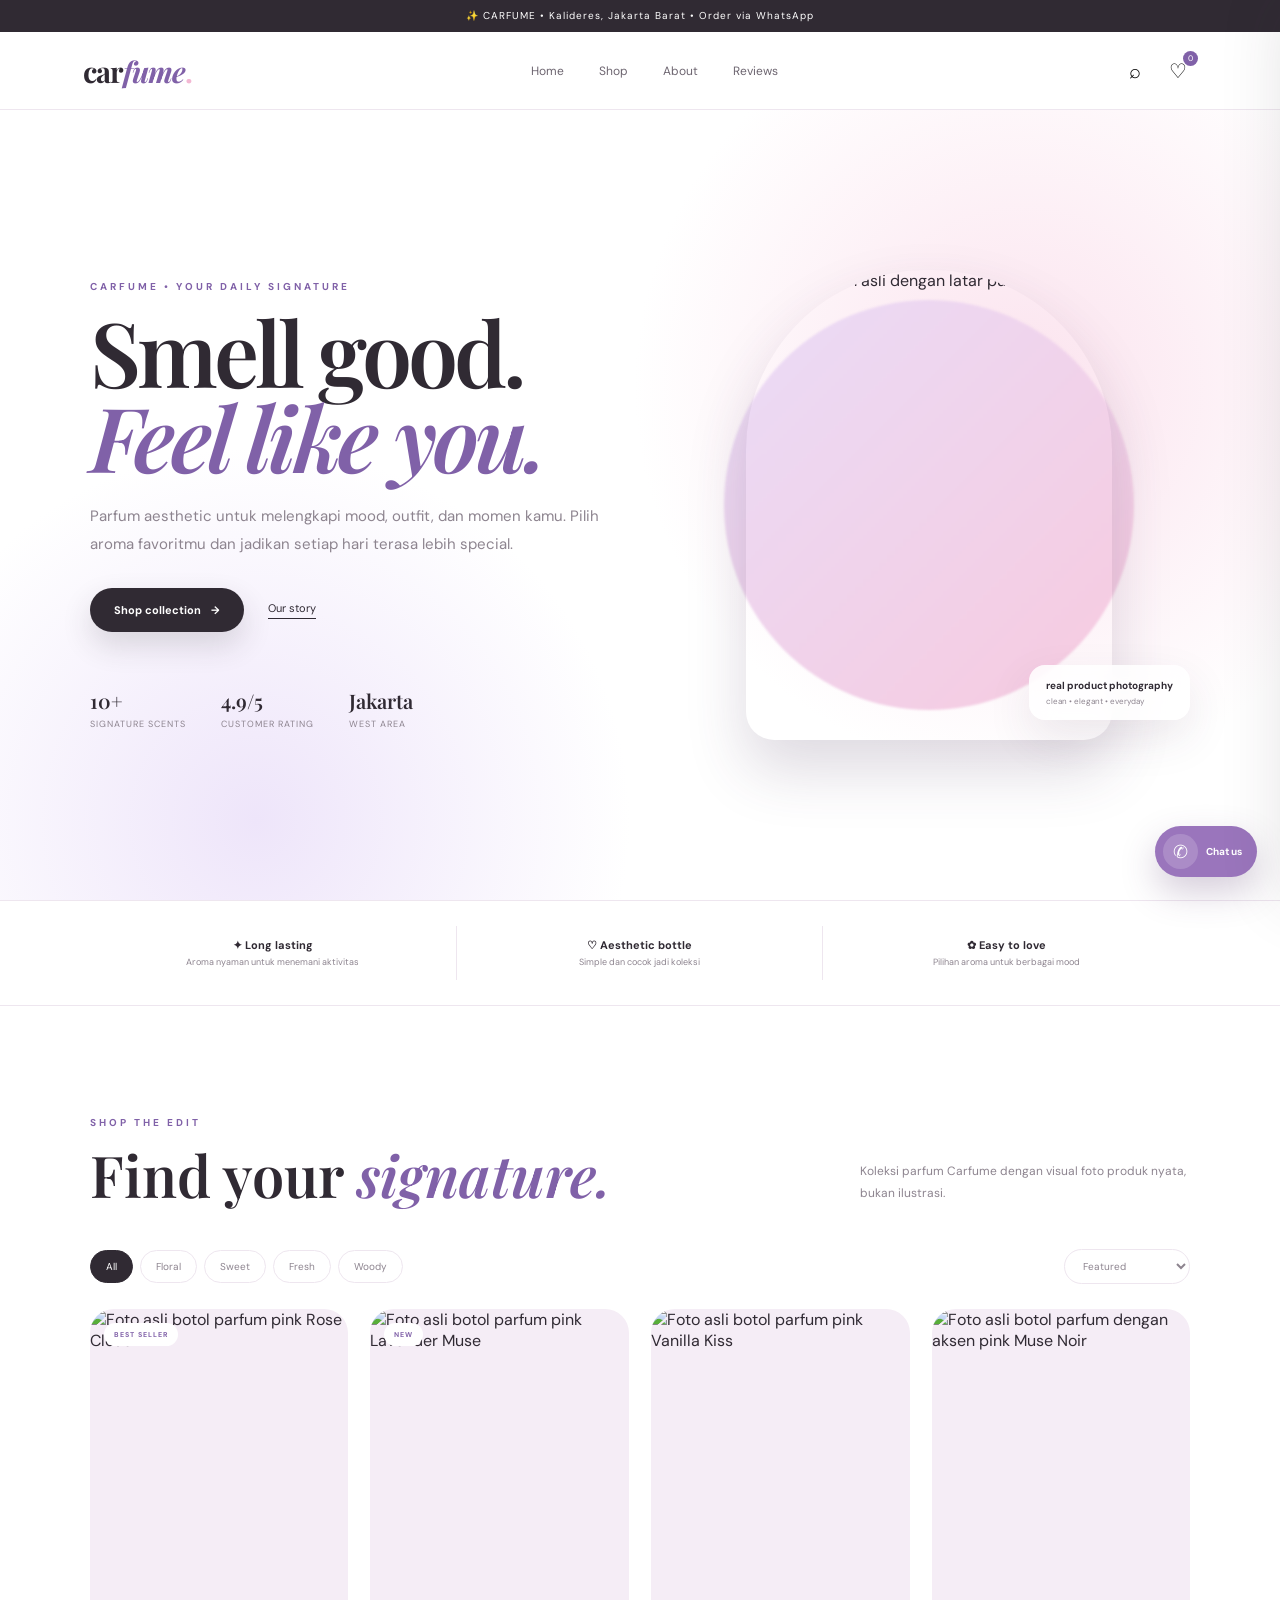
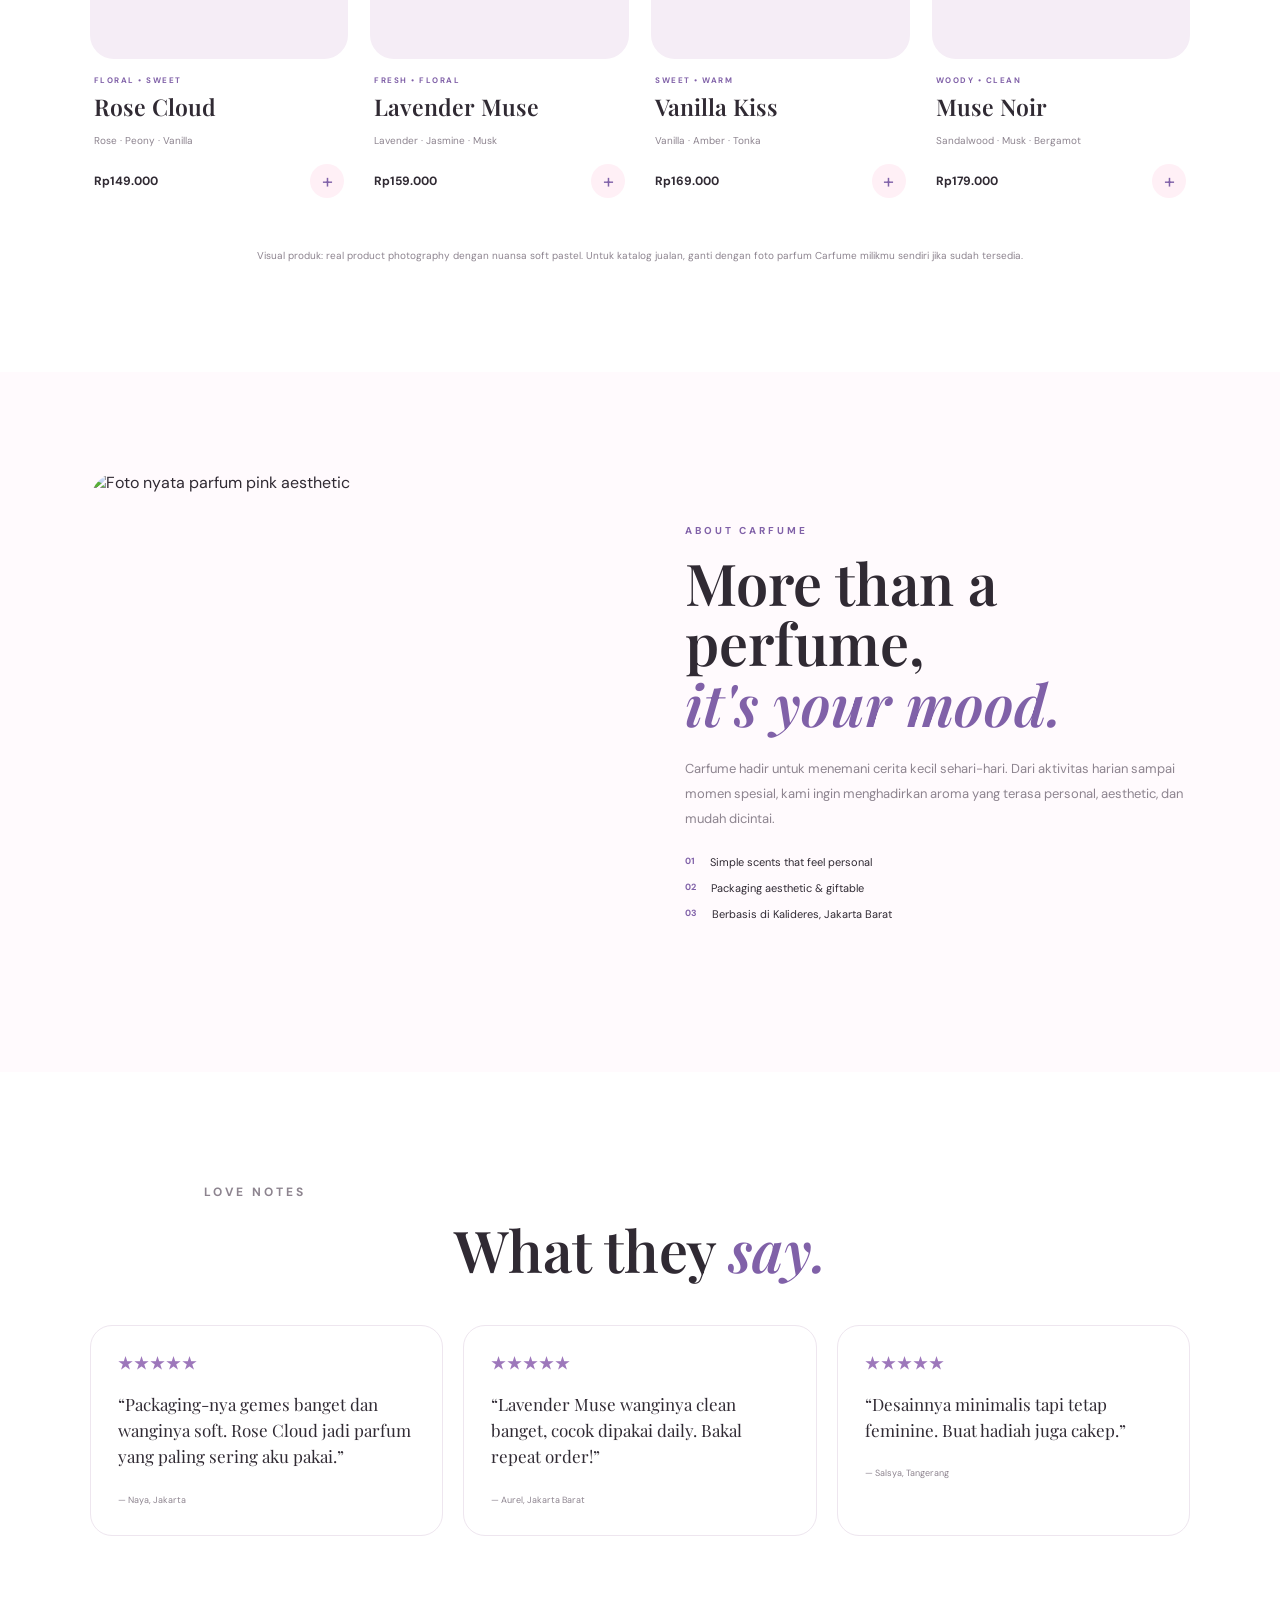
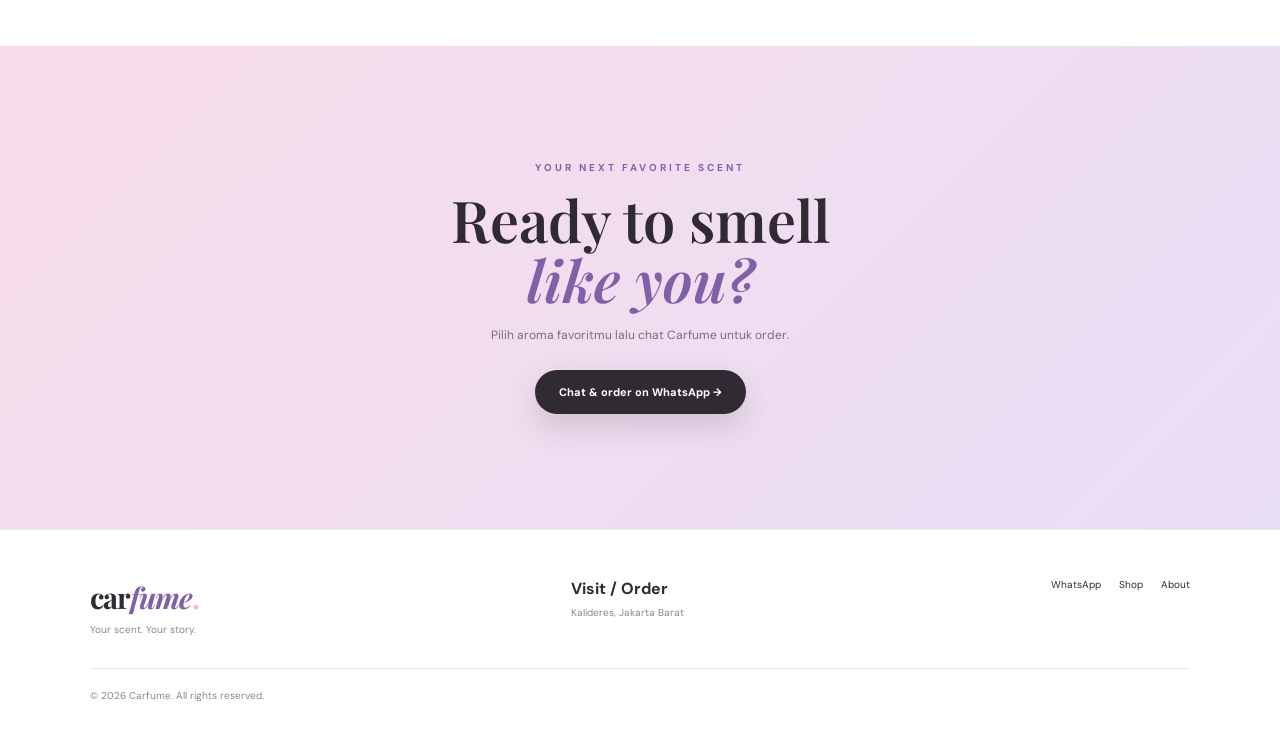
==== carissaparfume-seo/index.html @ 042b41f0 "Add files via upload" ====
<!DOCTYPE html>
<html lang="id">
<head>
  <meta charset="UTF-8">
  <meta name="viewport" content="width=device-width, initial-scale=1.0">
  
  <!-- Primary Meta Tags -->
  <title>CARFUME — Parfum Aesthetic Signature Scent | Kalideres Jakarta</title>
  <meta name="title" content="CARFUME — Parfum Aesthetic Signature Scent | Kalideres Jakarta">
  <meta name="description" content="CARFUME — Parfum aesthetic dengan aroma signature yang melengkapi mood, outfit, dan momen kamu. Koleksi Rose Cloud, Lavender Muse, Vanilla Kiss & Muse Noir. Order via WhatsApp. Berbasis Kalideres, Jakarta Barat.">
  <meta name="keywords" content="parfum, carfume, parfum aesthetic, parfum jakarta, parfum kalideres, rose cloud, lavender muse, vanilla kiss, muse noir, parfum wanita, parfum murah, signature scent">
  <meta name="author" content="Carfume">
  <meta name="robots" content="index, follow">
  <meta name="language" content="Indonesian">
  <meta name="geo.region" content="ID-JK">
  <meta name="geo.placename" content="Kalideres, Jakarta Barat">
  
  <!-- Canonical -->
  <link rel="canonical" href="https://carfume.my.id/">
  
  <!-- Favicon -->
  <link rel="icon" href="favicon.svg" type="image/svg+xml">
  <link rel="apple-touch-icon" href="favicon.svg">
  <link rel="shortcut icon" href="favicon.svg">
  
  <!-- Open Graph / Facebook -->
  <meta property="og:type" content="website">
  <meta property="og:url" content="https://carfume.my.id/">
  <meta property="og:title" content="CARFUME — Parfum Aesthetic Signature Scent">
  <meta property="og:description" content="Parfum aesthetic dengan aroma signature yang melengkapi mood, outfit, dan momen kamu. Order via WhatsApp. Kalideres, Jakarta Barat.">
  <meta property="og:image" content="https://carfume.my.id/og-image.jpg">
  <meta property="og:image:width" content="1200">
  <meta property="og:image:height" content="630">
  <meta property="og:image:alt" content="CARFUME — Your Signature Scent">
  <meta property="og:site_name" content="CARFUME">
  <meta property="og:locale" content="id_ID">
  
  <!-- Twitter -->
  <meta name="twitter:card" content="summary_large_image">
  <meta name="twitter:url" content="https://carfume.my.id/">
  <meta name="twitter:title" content="CARFUME — Parfum Aesthetic Signature Scent">
  <meta name="twitter:description" content="Parfum aesthetic dengan aroma signature yang melengkapi mood, outfit, dan momen kamu. Order via WhatsApp.">
  <meta name="twitter:image" content="https://carfume.my.id/og-image.jpg">
  
  <!-- Theme Color -->
  <meta name="theme-color" content="#eadcff">
  <meta name="msapplication-TileColor" content="#eadcff">
  
  <!-- Fonts -->
  <link rel="preconnect" href="https://fonts.googleapis.com">
  <link rel="preconnect" href="https://fonts.gstatic.com" crossorigin>
  <link href="https://fonts.googleapis.com/css2?family=DM+Sans:wght@400;500;600;700&family=Playfair+Display:wght@500;600;700&display=swap" rel="stylesheet">
  <link rel="stylesheet" href="style.css">
  <link rel="manifest" href="site.webmanifest">
  
  <!-- Structured Data / JSON-LD -->
  <script type="application/ld+json">
  {
    "@context": "https://schema.org",
    "@type": "Store",
    "name": "CARFUME",
    "description": "Parfum aesthetic dengan aroma signature yang melengkapi mood, outfit, dan momen kamu.",
    "url": "https://carfume.my.id/",
    "logo": "https://carfume.my.id/favicon.svg",
    "image": "https://carfume.my.id/og-image.jpg",
    "telephone": "+6285150933867",
    "address": {
      "@type": "PostalAddress",
      "addressLocality": "Kalideres",
      "addressRegion": "Jakarta Barat",
      "addressCountry": "ID"
    },
    "priceRange": "Rp149.000 - Rp179.000",
    "sameAs": []
  }
  </script>
  <script type="application/ld+json">
  {
    "@context": "https://schema.org",
    "@type": "Product",
    "name": "Rose Cloud",
    "description": "Parfum floral sweet dengan notes Rose · Peony · Vanilla",
    "brand": {
      "@type": "Brand",
      "name": "CARFUME"
    },
    "offers": {
      "@type": "Offer",
      "priceCurrency": "IDR",
      "price": "149000",
      "availability": "https://schema.org/InStock"
    }
  }
  </script>
</head>
<body>
  <div class="announcement">✨ CARFUME • Kalideres, Jakarta Barat • Order via WhatsApp</div>

  <header class="header">
    <a class="logo" href="#home">car<span>fume</span><b>.</b></a>
    <nav>
      <a href="#home">Home</a>
      <a href="#shop">Shop</a>
      <a href="#about">About</a>
      <a href="#reviews">Reviews</a>
    </nav>
    <div class="actions">
      <button id="searchBtn" aria-label="Cari">⌕</button>
      <button id="cartBtn" aria-label="Keranjang">♡<i id="cartCount">0</i></button>
      <button id="menuBtn" class="menu-btn" aria-label="Menu">☰</button>
    </div>
  </header>

  <div class="searchbar" id="searchbar">
    <input id="searchInput" type="search" placeholder="Cari parfum...">
    <button id="clearSearch">×</button>
  </div>

  <nav class="mobile-nav" id="mobileNav">
    <a href="#home">Home</a><a href="#shop">Shop</a><a href="#about">About</a><a href="#reviews">Reviews</a>
  </nav>

  <main>
    <section class="hero" id="home">
      <div class="hero-copy">
        <p class="eyebrow">CARFUME • YOUR DAILY SIGNATURE</p>
        <h1>Smell good.<br><em>Feel like you.</em></h1>
        <p class="lead">Parfum aesthetic untuk melengkapi mood, outfit, dan momen kamu. Pilih aroma favoritmu dan jadikan setiap hari terasa lebih special.</p>
        <div class="hero-buttons">
          <a class="btn dark" href="#shop">Shop collection <span>→</span></a>
          <a class="under" href="#about">Our story</a>
        </div>
        <div class="stats">
          <div><strong>10+</strong><small>signature scents</small></div>
          <div><strong>4.9/5</strong><small>customer rating</small></div>
          <div><strong>Jakarta</strong><small>West area</small></div>
        </div>
      </div>

      <div class="hero-photo">
        <div class="photo-backdrop"></div>
        <img src="https://images.pexels.com/photos/36833967/pexels-photo-36833967.jpeg?auto=compress&cs=tinysrgb&w=1200"
             alt="Botol parfum asli dengan latar putih"
             loading="eager">
        <div class="photo-label"><b>real product photography</b><small>clean • elegant • everyday</small></div>
      </div>
    </section>

    <section class="benefits">
      <div><b>✦ Long lasting</b><small>Aroma nyaman untuk menemani aktivitas</small></div>
      <div><b>♡ Aesthetic bottle</b><small>Simple dan cocok jadi koleksi</small></div>
      <div><b>✿ Easy to love</b><small>Pilihan aroma untuk berbagai mood</small></div>
    </section>

    <section class="section" id="shop">
      <div class="heading">
        <div><p class="eyebrow">SHOP THE EDIT</p><h2>Find your <em>signature.</em></h2></div>
        <p>Koleksi parfum Carfume dengan visual foto produk nyata, bukan ilustrasi.</p>
      </div>

      <div class="toolbar">
        <div class="filters">
          <button class="filter active" data-filter="all">All</button>
          <button class="filter" data-filter="floral">Floral</button>
          <button class="filter" data-filter="sweet">Sweet</button>
          <button class="filter" data-filter="fresh">Fresh</button>
          <button class="filter" data-filter="woody">Woody</button>
        </div>
        <select id="sort">
          <option value="featured">Featured</option>
          <option value="low">Harga terendah</option>
          <option value="high">Harga tertinggi</option>
        </select>
      </div>

      <div class="products" id="products">
        <article class="product" data-category="floral sweet" data-price="149000" data-name="rose cloud">
          <div class="product-photo">
            <img src="https://images.pexels.com/photos/19251919/pexels-photo-19251919.jpeg?auto=compress&cs=tinysrgb&w=1200" alt="Foto asli botol parfum pink Rose Cloud" loading="lazy">
            <span>BEST SELLER</span>
            <button class="quick" data-name="Rose Cloud">Quick view</button>
          </div>
          <div class="info"><p>FLORAL • SWEET</p><h3>Rose Cloud</h3><small>Rose · Peony · Vanilla</small>
            <div><strong>Rp149.000</strong><button class="add" data-name="Rose Cloud" data-price="149000">+</button></div>
          </div>
        </article>

        <article class="product" data-category="floral fresh" data-price="159000" data-name="lavender muse">
          <div class="product-photo">
            <img src="https://images.pexels.com/photos/8166624/pexels-photo-8166624.jpeg?auto=compress&cs=tinysrgb&w=1200" alt="Foto asli botol parfum pink Lavender Muse" loading="lazy">
            <span>NEW</span>
            <button class="quick" data-name="Lavender Muse">Quick view</button>
          </div>
          <div class="info"><p>FRESH • FLORAL</p><h3>Lavender Muse</h3><small>Lavender · Jasmine · Musk</small>
            <div><strong>Rp159.000</strong><button class="add" data-name="Lavender Muse" data-price="159000">+</button></div>
          </div>
        </article>

        <article class="product" data-category="sweet" data-price="169000" data-name="vanilla kiss">
          <div class="product-photo">
            <img src="https://images.pexels.com/photos/17941998/pexels-photo-17941998.jpeg?auto=compress&cs=tinysrgb&w=1200" alt="Foto asli botol parfum pink Vanilla Kiss" loading="lazy">
            <button class="quick" data-name="Vanilla Kiss">Quick view</button>
          </div>
          <div class="info"><p>SWEET • WARM</p><h3>Vanilla Kiss</h3><small>Vanilla · Amber · Tonka</small>
            <div><strong>Rp169.000</strong><button class="add" data-name="Vanilla Kiss" data-price="169000">+</button></div>
          </div>
        </article>

        <article class="product" data-category="fresh woody" data-price="179000" data-name="muse noir">
          <div class="product-photo">
            <img src="https://images.pexels.com/photos/36833975/pexels-photo-36833975.jpeg?auto=compress&cs=tinysrgb&w=1200" alt="Foto asli botol parfum dengan aksen pink Muse Noir" loading="lazy">
            <button class="quick" data-name="Muse Noir">Quick view</button>
          </div>
          <div class="info"><p>WOODY • CLEAN</p><h3>Muse Noir</h3><small>Sandalwood · Musk · Bergamot</small>
            <div><strong>Rp179.000</strong><button class="add" data-name="Muse Noir" data-price="179000">+</button></div>
          </div>
        </article>
      </div>
      <p id="noResult" class="no-result">Parfum yang kamu cari belum ditemukan ♡</p>
      <p class="photo-credit">Visual produk: real product photography dengan nuansa soft pastel. Untuk katalog jualan, ganti dengan foto parfum Carfume milikmu sendiri jika sudah tersedia.</p>
    </section>

    <section class="story" id="about">
      <div class="story-photo">
        <img src="https://images.pexels.com/photos/8166624/pexels-photo-8166624.jpeg?auto=compress&cs=tinysrgb&w=1200"
             alt="Foto nyata parfum pink aesthetic"
             loading="lazy">
      </div>
      <div class="story-copy">
        <p class="eyebrow">ABOUT CARFUME</p>
        <h2>More than a perfume,<br><em>it's your mood.</em></h2>
        <p>Carfume hadir untuk menemani cerita kecil sehari-hari. Dari aktivitas harian sampai momen spesial, kami ingin menghadirkan aroma yang terasa personal, aesthetic, dan mudah dicintai.</p>
        <div class="points">
          <div><b>01</b><span>Simple scents that feel personal</span></div>
          <div><b>02</b><span>Packaging aesthetic & giftable</span></div>
          <div><b>03</b><span>Berbasis di Kalideres, Jakarta Barat</span></div>
        </div>
      </div>
    </section>

    <section class="section reviews" id="reviews">
      <div class="heading centered"><p class="eyebrow">LOVE NOTES</p><h2>What they <em>say.</em></h2></div>
      <div class="review-grid">
        <blockquote><b>★★★★★</b><p>“Packaging-nya gemes banget dan wanginya soft. Rose Cloud jadi parfum yang paling sering aku pakai.”</p><small>— Naya, Jakarta</small></blockquote>
        <blockquote><b>★★★★★</b><p>“Lavender Muse wanginya clean banget, cocok dipakai daily. Bakal repeat order!”</p><small>— Aurel, Jakarta Barat</small></blockquote>
        <blockquote><b>★★★★★</b><p>“Desainnya minimalis tapi tetap feminine. Buat hadiah juga cakep.”</p><small>— Salsya, Tangerang</small></blockquote>
      </div>
    </section>

    <section class="cta">
      <p class="eyebrow">YOUR NEXT FAVORITE SCENT</p>
      <h2>Ready to smell<br><em>like you?</em></h2>
      <p>Pilih aroma favoritmu lalu chat Carfume untuk order.</p>
      <a class="btn dark" href="https://wa.me/6285150933867?text=halo%20kakak%20aku%20mau%20pesen%20dong....." target="_blank" rel="noopener">Chat & order on WhatsApp →</a>
    </section>
  </main>

  <footer>
    <div><a class="logo" href="#home">car<span>fume</span><b>.</b></a><p>Your scent. Your story.</p></div>
    <div><b>Visit / Order</b><p>Kalideres, Jakarta Barat</p></div>
    <div class="links"><a href="https://wa.me/6285150933867" target="_blank" rel="noopener">WhatsApp</a><a href="#shop">Shop</a><a href="#about">About</a></div>
    <small>© 2026 Carfume. All rights reserved.</small>
  </footer>

  <aside class="cart" id="cart">
    <div class="cart-head"><div><p class="eyebrow">YOUR BAG</p><h3>My favorites</h3></div><button id="closeCart">×</button></div>
    <div id="cartItems" class="cart-items"></div>
    <div class="cart-foot"><div><span>Total</span><b id="total">Rp0</b></div><button id="checkout" class="btn dark full">Checkout via WhatsApp →</button></div>
  </aside>
  <div class="overlay" id="overlay"></div>

  <div class="modal" id="modal">
    <div class="modal-box">
      <button id="closeModal">×</button>
      <img id="modalImg" alt="">
      <div><p class="eyebrow">CARFUME EDIT</p><h3 id="modalName"></h3><p id="modalNotes"></p><strong id="modalPrice"></strong><button id="modalAdd" class="btn dark full">Add to bag ♡</button></div>
    </div>
  </div>

  <a class="wa" href="https://wa.me/6285150933867?text=halo%20kakak%20aku%20mau%20pesen%20dong....." target="_blank" rel="noopener" aria-label="Chat WhatsApp">
    <span>✆</span><b>Chat us</b>
  </a>
  <div class="toast" id="toast"></div>
  <script src="script.js"></script>
</body>
</html>
---- carissaparfume-seo/style.css ----
/* CARFUME */
:root{--lilac:#b99add;--lilac2:#8061a8;--pink:#f3b8d3;--pinksoft:#fff0f6;--ink:#302a33;--muted:#8d848f;--line:#eee6ef;--cream:#fffafd}
*{box-sizing:border-box;margin:0;padding:0}html{scroll-behavior:smooth}body{font-family:"DM Sans",sans-serif;color:var(--ink);background:#fff;overflow-x:hidden}a{text-decoration:none;color:inherit}button,input,select{font:inherit}button{cursor:pointer;border:0}
.announcement{height:32px;background:var(--ink);color:#fff;text-align:center;font-size:10px;letter-spacing:1px;padding:9px}
.header{height:78px;padding:0 6.5%;display:flex;align-items:center;justify-content:space-between;background:rgba(255,255,255,.94);backdrop-filter:blur(15px);position:sticky;top:0;z-index:50;border-bottom:1px solid var(--line)}
.logo{font:700 29px "Playfair Display",serif;letter-spacing:-1px}.logo span{color:var(--lilac2);font-style:italic}.logo b{color:var(--pink)}
nav{display:flex;gap:35px;font-size:12px;color:#6d6570}nav a:hover{color:var(--lilac2)}.actions{display:flex;gap:5px}.actions button{width:38px;height:38px;border-radius:50%;background:transparent;font-size:20px;position:relative}.actions button:hover{background:var(--pinksoft)}#cartCount{position:absolute;right:-1px;top:-1px;width:15px;height:15px;background:var(--lilac2);color:#fff;border-radius:50%;font-size:8px;display:grid;place-items:center;font-style:normal}.menu-btn{display:none}
.searchbar{display:none;padding:12px 7%;background:#fff;border-bottom:1px solid var(--line);position:sticky;top:110px;z-index:45}.searchbar.open{display:block}.searchbar input{width:100%;padding:14px 45px 14px 18px;border:1px solid var(--line);border-radius:50px;outline:0}.searchbar button{position:absolute;right:8%;top:18px;background:var(--pinksoft);border-radius:50%;width:32px;height:32px}.mobile-nav{display:none}
.hero{min-height:calc(100vh - 110px);padding:65px 7%;display:grid;grid-template-columns:1fr 1fr;align-items:center;gap:55px;background:radial-gradient(circle at 80% 35%,#fbe3ee 0,transparent 34%),radial-gradient(circle at 20% 90%,#eee5fa 0,transparent 30%)}
.eyebrow{font-size:10px;letter-spacing:3px;font-weight:700;color:var(--lilac2);margin-bottom:15px}.hero h1{font:600 clamp(55px,7vw,90px)/.95 "Playfair Display",serif;letter-spacing:-4px;margin-bottom:25px}.hero h1 em,h2 em{color:var(--lilac2)}.lead{max-width:520px;color:var(--muted);font-size:15px;line-height:1.85;margin-bottom:30px}.hero-buttons{display:flex;align-items:center;gap:24px}.btn{display:inline-flex;align-items:center;justify-content:center;gap:10px;padding:15px 24px;border-radius:50px;font-size:11px;font-weight:700;transition:.25s}.dark{background:var(--ink);color:#fff;box-shadow:0 13px 30px rgba(48,42,51,.16)}.dark:hover{transform:translateY(-3px)}.under{font-size:11px;border-bottom:1px solid var(--ink);padding-bottom:3px}
.stats{display:flex;gap:35px;margin-top:55px}.stats div{display:flex;flex-direction:column;gap:4px}.stats strong{font:600 20px "Playfair Display",serif}.stats small{font-size:9px;color:var(--muted);text-transform:uppercase;letter-spacing:1px}
.hero-photo{height:540px;position:relative;display:grid;place-items:center}.photo-backdrop{position:absolute;width:410px;height:410px;border-radius:50%;background:linear-gradient(135deg,#eadcf7,#f7cadf);filter:blur(1px)}.hero-photo img{position:relative;z-index:2;width:min(70%,390px);height:470px;object-fit:cover;border-radius:180px 180px 28px 28px;box-shadow:0 30px 60px rgba(74,50,87,.18)}.photo-label{position:absolute;z-index:4;right:0;bottom:55px;background:rgba(255,255,255,.82);backdrop-filter:blur(12px);padding:14px 17px;border-radius:16px;box-shadow:0 18px 45px rgba(70,50,80,.1)}.photo-label b,.photo-label small{display:block}.photo-label b{font-size:10px}.photo-label small{font-size:8px;color:var(--muted);margin-top:4px}
.benefits{padding:25px 7%;display:grid;grid-template-columns:repeat(3,1fr);border-block:1px solid var(--line)}.benefits>div{text-align:center;padding:12px;border-right:1px solid var(--line)}.benefits>div:last-child{border:0}.benefits b,.benefits small{display:block}.benefits b{font-size:11px}.benefits small{font-size:9px;color:var(--muted);margin-top:4px}
.section{padding:110px 7%}.heading{display:flex;justify-content:space-between;align-items:end;margin-bottom:45px}.heading h2,.story-copy h2,.cta h2{font:600 clamp(38px,4.5vw,58px)/1.05 "Playfair Display",serif}.heading>p{max-width:330px;color:var(--muted);font-size:12px;line-height:1.8}.toolbar{display:flex;justify-content:space-between;align-items:center;margin-bottom:25px}.filters{display:flex;gap:7px;flex-wrap:wrap}.filter{padding:9px 15px;border:1px solid var(--line);background:#fff;border-radius:50px;font-size:10px;color:var(--muted)}.filter.active,.filter:hover{background:var(--ink);color:#fff;border-color:var(--ink)}select{border:1px solid var(--line);border-radius:50px;padding:9px 14px;font-size:10px;color:var(--muted);outline:0;background:#fff}
.products{display:grid;grid-template-columns:repeat(4,1fr);gap:22px}.product.hidden{display:none}.product{transition:.25s}.product:hover{transform:translateY(-6px)}.product-photo{height:350px;border-radius:24px;overflow:hidden;position:relative;background:#f5edf6}.product-photo img{width:100%;height:100%;object-fit:cover;display:block;transition:.45s}.product:hover img{transform:scale(1.035)}.product-photo>span{position:absolute;left:14px;top:14px;background:#fff;padding:7px 10px;border-radius:50px;font-size:7px;letter-spacing:1px;font-weight:700;color:var(--lilac2)}.quick{position:absolute;left:13px;right:13px;bottom:13px;padding:11px;background:rgba(255,255,255,.88);backdrop-filter:blur(8px);border-radius:50px;font-size:10px;transform:translateY(60px);transition:.25s}.product-photo:hover .quick{transform:none}.info{padding:16px 4px}.info>p{font-size:8px;letter-spacing:1.5px;color:var(--lilac2);font-weight:700}.info h3{font:600 23px "Playfair Display",serif;margin:6px 0}.info>small{font-size:10px;color:var(--muted)}.info>div{display:flex;justify-content:space-between;align-items:center;margin-top:15px}.info strong{font-size:12px}.add{width:34px;height:34px;border-radius:50%;background:var(--pinksoft);color:var(--lilac2);font-size:20px}.add:hover{background:var(--lilac2);color:#fff}.no-result,.photo-credit{text-align:center;color:var(--muted);font-size:10px}.no-result{display:none;padding:35px}.photo-credit{margin-top:35px}
.story{padding:100px 7%;display:grid;grid-template-columns:1fr 1fr;gap:90px;align-items:center;background:var(--cream)}.story-photo{height:500px;border-radius:30px;overflow:hidden}.story-photo img{width:100%;height:100%;object-fit:cover}.story-copy>p:not(.eyebrow){max-width:520px;color:var(--muted);font-size:13px;line-height:1.9;margin:24px 0}.points{display:grid;gap:12px}.points div{display:flex;gap:15px}.points b{font-size:9px;color:var(--lilac2)}.points span{font-size:11px}
.centered{display:block;text-align:center}.review-grid{display:grid;grid-template-columns:repeat(3,1fr);gap:20px}.review-grid blockquote{padding:27px;border:1px solid var(--line);border-radius:22px}.review-grid blockquote>b{color:#9d77bb;letter-spacing:2px}.review-grid p{font:400 17px/1.55 "Playfair Display",serif;margin:17px 0}.review-grid small{font-size:9px;color:var(--muted)}
.cta{text-align:center;padding:115px 7%;background:linear-gradient(135deg,#f8dce9,#e9def7)}.cta>p:not(.eyebrow){color:#766d79;font-size:12px;margin:17px auto 27px}
footer{padding:48px 7%;display:grid;grid-template-columns:1fr 1fr auto;gap:25px;border-top:1px solid var(--line)}footer p,footer small{color:var(--muted);font-size:10px;margin-top:7px}.links{display:flex;gap:18px;font-size:10px}.links a:hover{color:var(--lilac2)}footer>small{grid-column:1/-1;border-top:1px solid var(--line);padding-top:20px}
.cart{position:fixed;right:0;top:0;height:100vh;width:min(420px,100%);background:#fff;z-index:100;transform:translateX(105%);transition:.35s;padding:28px;display:flex;flex-direction:column;box-shadow:-20px 0 60px rgba(48,42,51,.12)}.cart.open{transform:none}.cart-head{display:flex;justify-content:space-between}.cart-head h3{font:600 28px "Playfair Display",serif}.cart-head button,.modal-box>button{width:36px;height:36px;border-radius:50%;background:var(--pinksoft);font-size:20px}.cart-items{flex:1;overflow:auto;padding:20px 0}.empty{text-align:center;color:var(--muted);padding:70px 0;font-size:12px}.cart-row{display:flex;justify-content:space-between;padding:15px 0;border-bottom:1px solid var(--line)}.cart-row h4{font-size:12px}.cart-row p{font-size:10px;color:var(--muted);margin-top:4px}.remove{background:none;color:#a46e90;font-size:10px}.cart-foot{border-top:1px solid var(--line);padding-top:17px}.cart-foot>div{display:flex;justify-content:space-between;font-size:12px;margin-bottom:17px}.full{width:100%}.overlay{display:none;position:fixed;inset:0;background:rgba(35,27,40,.3);backdrop-filter:blur(3px);z-index:90}.overlay.show{display:block}
.modal{display:none;place-items:center;position:fixed;inset:0;z-index:120;background:rgba(35,27,40,.35);backdrop-filter:blur(5px);padding:20px}.modal.show{display:grid}.modal-box{width:min(700px,100%);background:#fff;border-radius:28px;overflow:hidden;display:grid;grid-template-columns:1fr 1fr;position:relative}.modal-box>button{position:absolute;right:14px;top:14px;z-index:2}.modal-box img{width:100%;height:420px;object-fit:cover}.modal-box>div:last-child{padding:45px 35px;display:flex;flex-direction:column;justify-content:center}.modal-box h3{font:600 35px "Playfair Display",serif}.modal-box p:not(.eyebrow){font-size:11px;color:var(--muted);line-height:1.7;margin:12px 0}.modal-box strong{font-size:13px;margin-bottom:22px}
.wa{position:fixed;right:23px;bottom:23px;z-index:80;background:#9a75bc;color:#fff;padding:8px 15px 8px 8px;border-radius:50px;display:flex;gap:8px;align-items:center;box-shadow:0 15px 35px rgba(91,60,112,.25);transition:.25s}.wa:hover{transform:translateY(-3px)}.wa span{width:35px;height:35px;border-radius:50%;background:rgba(255,255,255,.17);display:grid;place-items:center;font-size:18px}.wa b{font-size:10px}.toast{position:fixed;bottom:24px;left:50%;transform:translate(-50%,20px);opacity:0;background:var(--ink);color:#fff;padding:12px 18px;border-radius:50px;font-size:10px;z-index:200;transition:.3s}.toast.show{opacity:1;transform:translate(-50%,0)}
@media(max-width:1050px){.products{grid-template-columns:repeat(2,1fr)}.hero{grid-template-columns:1fr}.hero-photo{min-height:500px}.story{gap:45px}}
@media(max-width:720px){.header{height:70px;padding:0 5%}nav{display:none}.menu-btn{display:block}.mobile-nav{position:fixed;top:102px;left:0;right:0;background:#fff;z-index:48;padding:22px 7%;border-bottom:1px solid var(--line);box-shadow:0 15px 30px rgba(0,0,0,.06)}.mobile-nav.open{display:grid;gap:18px}.mobile-nav a{font-size:12px}.hero{padding:60px 5% 50px}.hero h1{font-size:54px;letter-spacing:-2px}.hero-photo{height:430px;min-height:0}.photo-backdrop{width:310px;height:310px}.hero-photo img{height:390px;width:72%}.photo-label{right:0;bottom:30px}.benefits{grid-template-columns:1fr;padding:15px 5%}.benefits>div{border-right:0;border-bottom:1px solid var(--line);text-align:left}.benefits>div:last-child{border-bottom:0}.section{padding:80px 5%}.heading{display:block}.heading>p{margin-top:18px}.toolbar{align-items:flex-start;gap:15px;flex-direction:column}.products{grid-template-columns:1fr 1fr;gap:18px}.product-photo{height:280px}.story{grid-template-columns:1fr;padding:80px 5%;gap:40px}.story-photo{height:390px}.review-grid{grid-template-columns:1fr}.cta{padding:90px 5%}footer{grid-template-columns:1fr;padding:40px 5%}.links{margin-top:5px}.modal-box{grid-template-columns:1fr}.modal-box img{height:260px}.modal-box>div:last-child{padding:28px}.wa{right:15px;bottom:15px;padding:6px}.wa b{display:none}.wa span{width:42px;height:42px}}
@media(max-width:430px){.products{grid-template-columns:1fr}.product-photo{height:340px}.hero h1{font-size:48px}.stats{gap:18px;flex-wrap:wrap}.hero-buttons{flex-wrap:wrap}}
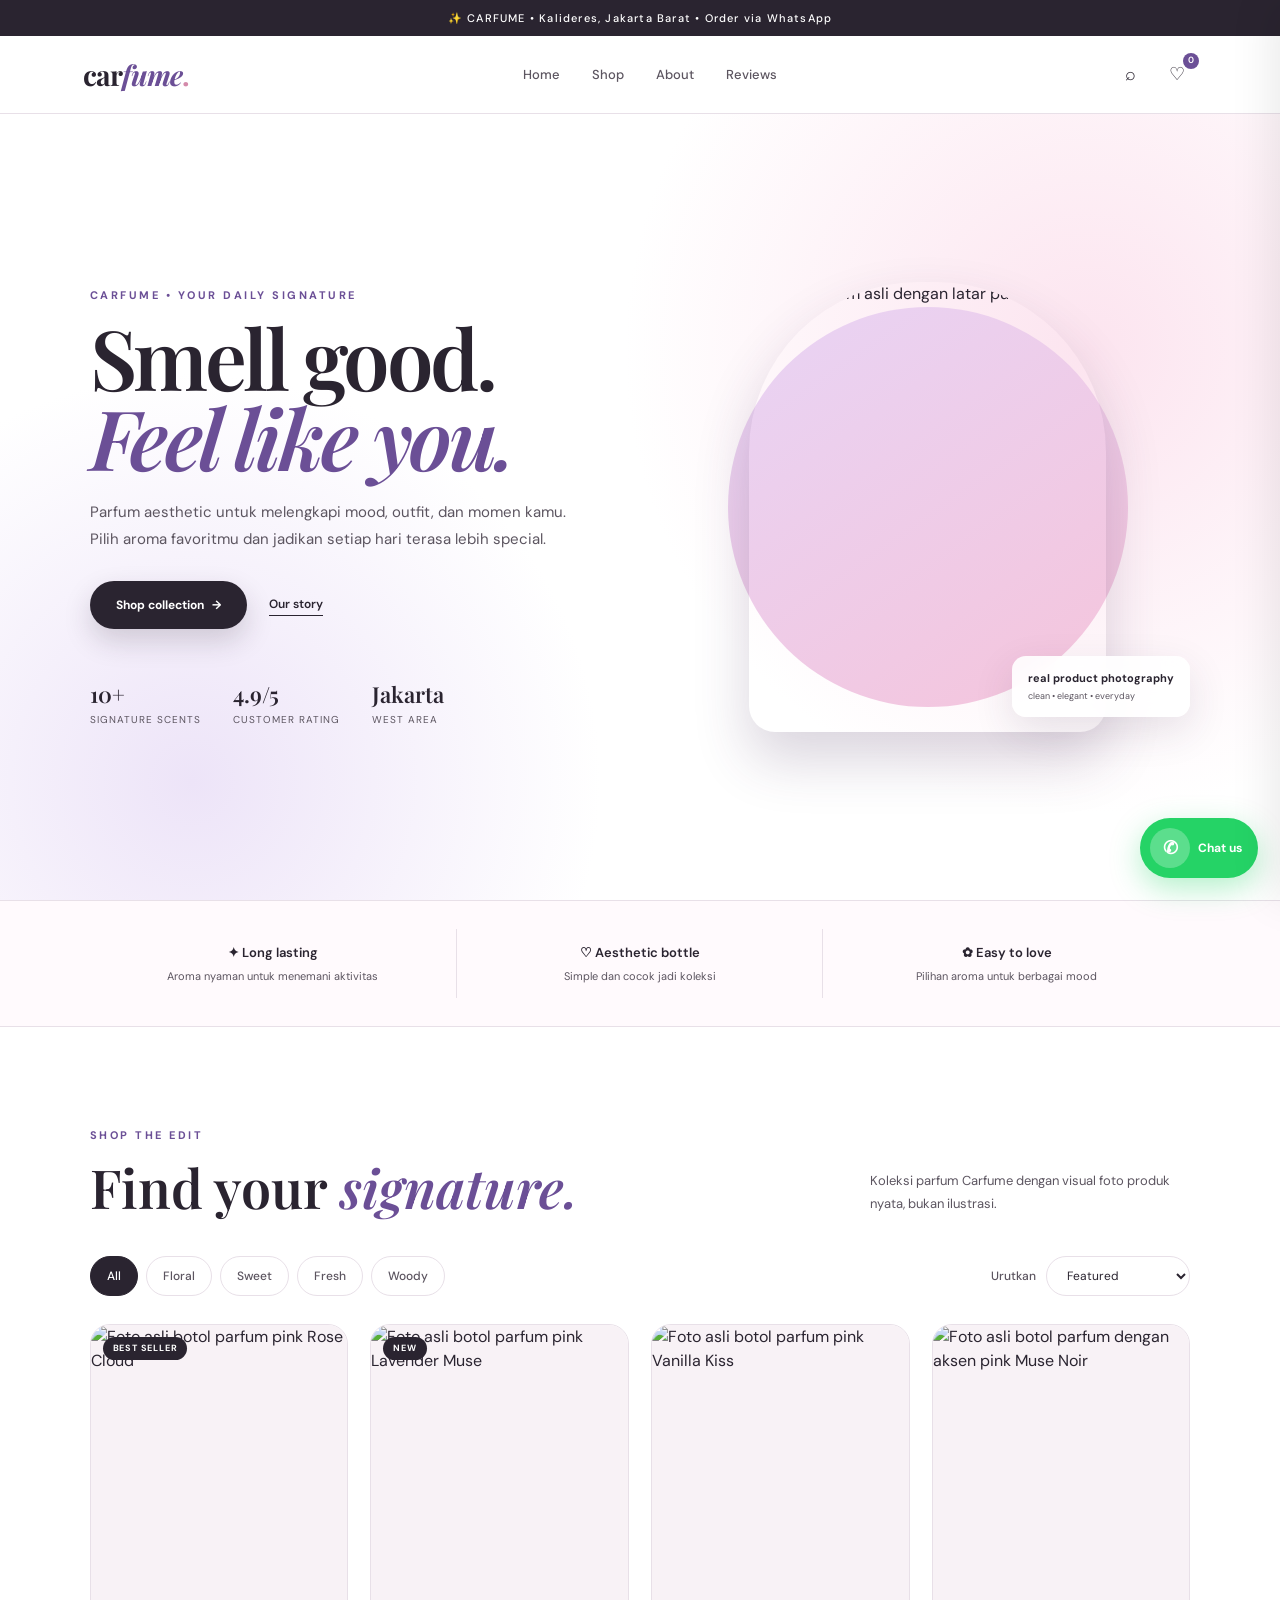
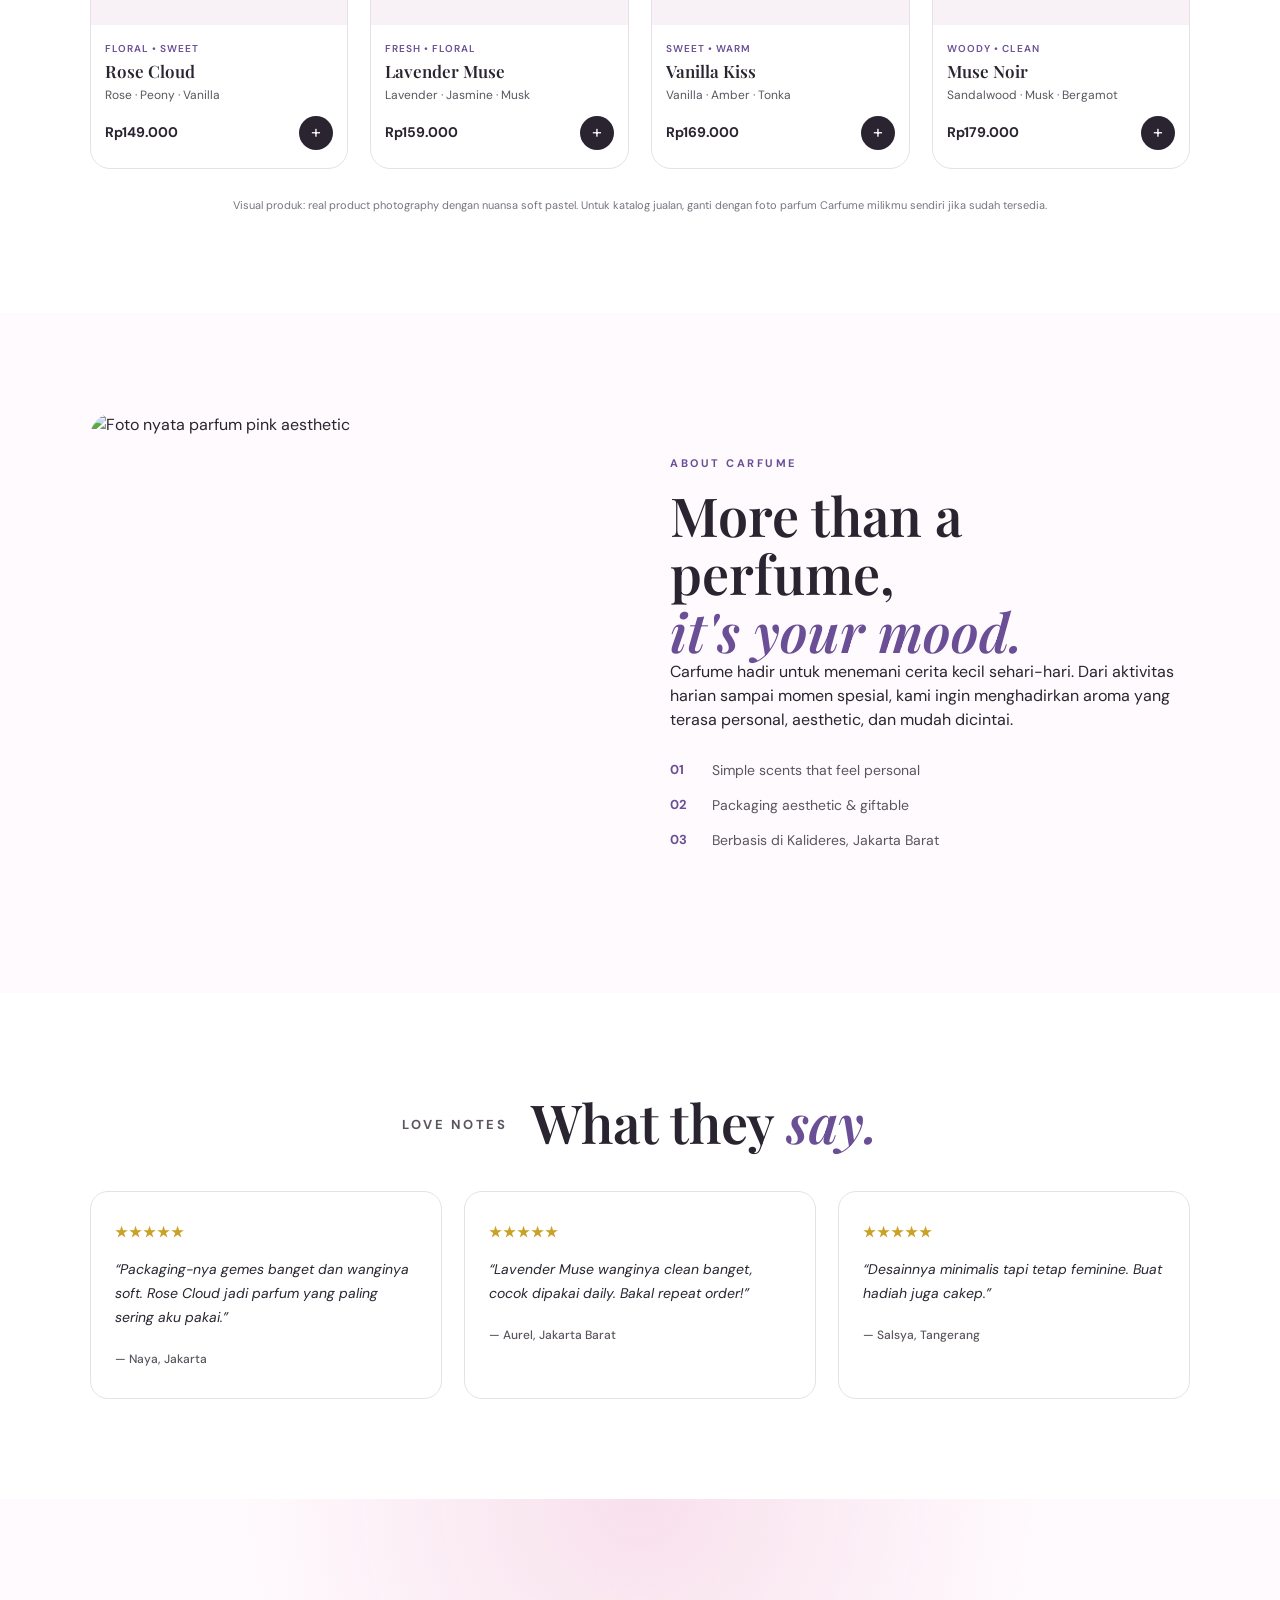
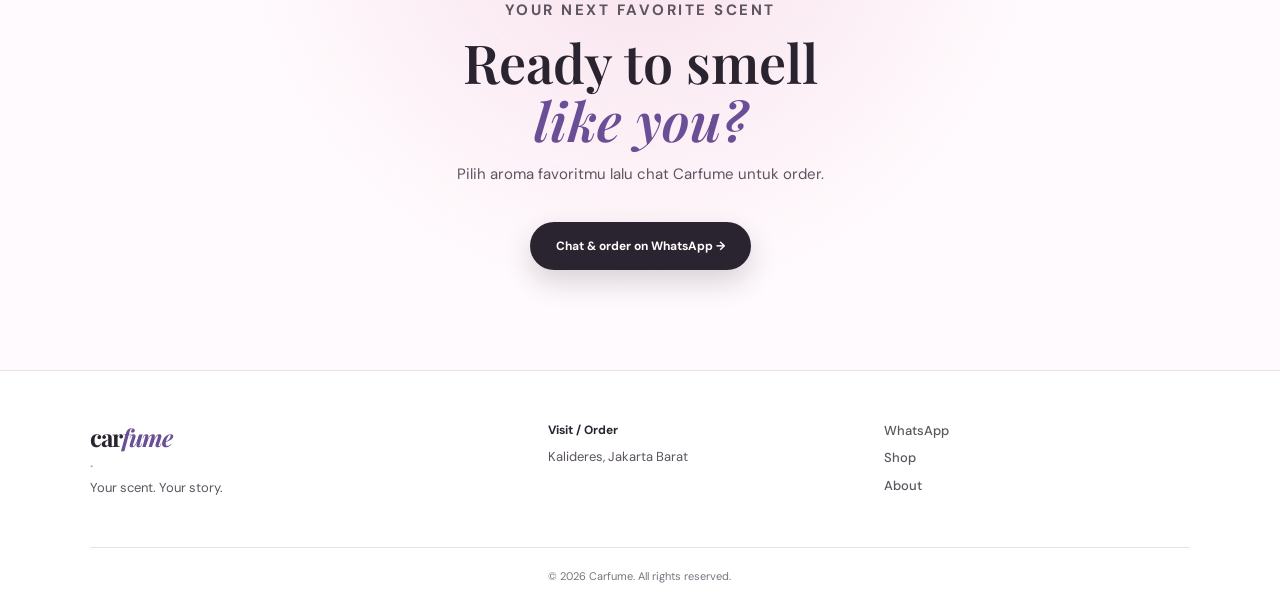
==== commit f1016d0e: "Add files via upload" ====
--- a/carissaparfume-seo/index.html
+++ b/carissaparfume-seo/index.html
@@ -112,8 +112,9 @@
   </header>
 
   <div class="searchbar" id="searchbar">
-    <input id="searchInput" type="search" placeholder="Cari parfum...">
-    <button id="clearSearch">×</button>
+    <label for="searchInput" class="sr-only">Cari parfum</label>
+    <input id="searchInput" type="search" placeholder="Cari parfum..." aria-label="Cari parfum">
+    <button id="clearSearch" aria-label="Hapus pencarian">×</button>
   </div>
 
   <nav class="mobile-nav" id="mobileNav">
@@ -159,18 +160,21 @@
       </div>
 
       <div class="toolbar">
-        <div class="filters">
-          <button class="filter active" data-filter="all">All</button>
-          <button class="filter" data-filter="floral">Floral</button>
-          <button class="filter" data-filter="sweet">Sweet</button>
-          <button class="filter" data-filter="fresh">Fresh</button>
-          <button class="filter" data-filter="woody">Woody</button>
-        </div>
-        <select id="sort">
-          <option value="featured">Featured</option>
-          <option value="low">Harga terendah</option>
-          <option value="high">Harga tertinggi</option>
-        </select>
+        <div class="filters" role="group" aria-label="Filter kategori parfum">
+          <button class="filter active" data-filter="all" type="button">All</button>
+          <button class="filter" data-filter="floral" type="button">Floral</button>
+          <button class="filter" data-filter="sweet" type="button">Sweet</button>
+          <button class="filter" data-filter="fresh" type="button">Fresh</button>
+          <button class="filter" data-filter="woody" type="button">Woody</button>
+        </div>
+        <div class="sort-wrap">
+          <label for="sort">Urutkan</label>
+          <select id="sort" name="sort" aria-label="Urutkan produk">
+            <option value="featured">Featured</option>
+            <option value="low">Harga terendah</option>
+            <option value="high">Harga tertinggi</option>
+          </select>
+        </div>
       </div>
 
       <div class="products" id="products">
@@ -178,10 +182,10 @@
           <div class="product-photo">
             <img src="https://images.pexels.com/photos/19251919/pexels-photo-19251919.jpeg?auto=compress&cs=tinysrgb&w=1200" alt="Foto asli botol parfum pink Rose Cloud" loading="lazy">
             <span>BEST SELLER</span>
-            <button class="quick" data-name="Rose Cloud">Quick view</button>
+            <button class="quick" data-name="Rose Cloud" type="button" aria-label="Lihat detail Rose Cloud">Quick view</button>
           </div>
           <div class="info"><p>FLORAL • SWEET</p><h3>Rose Cloud</h3><small>Rose · Peony · Vanilla</small>
-            <div><strong>Rp149.000</strong><button class="add" data-name="Rose Cloud" data-price="149000">+</button></div>
+            <div><strong>Rp149.000</strong><button class="add" data-name="Rose Cloud" data-price="149000" aria-label="Tambah Rose Cloud ke keranjang">+</button></div>
           </div>
         </article>
 
@@ -189,30 +193,30 @@
           <div class="product-photo">
             <img src="https://images.pexels.com/photos/8166624/pexels-photo-8166624.jpeg?auto=compress&cs=tinysrgb&w=1200" alt="Foto asli botol parfum pink Lavender Muse" loading="lazy">
             <span>NEW</span>
-            <button class="quick" data-name="Lavender Muse">Quick view</button>
+            <button class="quick" data-name="Lavender Muse" type="button" aria-label="Lihat detail Lavender Muse">Quick view</button>
           </div>
           <div class="info"><p>FRESH • FLORAL</p><h3>Lavender Muse</h3><small>Lavender · Jasmine · Musk</small>
-            <div><strong>Rp159.000</strong><button class="add" data-name="Lavender Muse" data-price="159000">+</button></div>
+            <div><strong>Rp159.000</strong><button class="add" data-name="Lavender Muse" data-price="159000" aria-label="Tambah Lavender Muse ke keranjang">+</button></div>
           </div>
         </article>
 
         <article class="product" data-category="sweet" data-price="169000" data-name="vanilla kiss">
           <div class="product-photo">
             <img src="https://images.pexels.com/photos/17941998/pexels-photo-17941998.jpeg?auto=compress&cs=tinysrgb&w=1200" alt="Foto asli botol parfum pink Vanilla Kiss" loading="lazy">
-            <button class="quick" data-name="Vanilla Kiss">Quick view</button>
+            <button class="quick" data-name="Vanilla Kiss" type="button" aria-label="Lihat detail Vanilla Kiss">Quick view</button>
           </div>
           <div class="info"><p>SWEET • WARM</p><h3>Vanilla Kiss</h3><small>Vanilla · Amber · Tonka</small>
-            <div><strong>Rp169.000</strong><button class="add" data-name="Vanilla Kiss" data-price="169000">+</button></div>
+            <div><strong>Rp169.000</strong><button class="add" data-name="Vanilla Kiss" data-price="169000" aria-label="Tambah Vanilla Kiss ke keranjang">+</button></div>
           </div>
         </article>
 
         <article class="product" data-category="fresh woody" data-price="179000" data-name="muse noir">
           <div class="product-photo">
             <img src="https://images.pexels.com/photos/36833975/pexels-photo-36833975.jpeg?auto=compress&cs=tinysrgb&w=1200" alt="Foto asli botol parfum dengan aksen pink Muse Noir" loading="lazy">
-            <button class="quick" data-name="Muse Noir">Quick view</button>
+            <button class="quick" data-name="Muse Noir" type="button" aria-label="Lihat detail Muse Noir">Quick view</button>
           </div>
           <div class="info"><p>WOODY • CLEAN</p><h3>Muse Noir</h3><small>Sandalwood · Musk · Bergamot</small>
-            <div><strong>Rp179.000</strong><button class="add" data-name="Muse Noir" data-price="179000">+</button></div>
+            <div><strong>Rp179.000</strong><button class="add" data-name="Muse Noir" data-price="179000" aria-label="Tambah Muse Noir ke keranjang">+</button></div>
           </div>
         </article>
       </div>
@@ -263,17 +267,17 @@
   </footer>
 
   <aside class="cart" id="cart">
-    <div class="cart-head"><div><p class="eyebrow">YOUR BAG</p><h3>My favorites</h3></div><button id="closeCart">×</button></div>
+    <div class="cart-head"><div><p class="eyebrow">YOUR BAG</p><h3>My favorites</h3></div><button id="closeCart" aria-label="Tutup keranjang">×</button></div>
     <div id="cartItems" class="cart-items"></div>
-    <div class="cart-foot"><div><span>Total</span><b id="total">Rp0</b></div><button id="checkout" class="btn dark full">Checkout via WhatsApp →</button></div>
+    <div class="cart-foot"><div><span>Total</span><b id="total">Rp0</b></div><button id="checkout" class="btn dark full" type="button">Checkout via WhatsApp →</button></div>
   </aside>
   <div class="overlay" id="overlay"></div>
 
   <div class="modal" id="modal">
     <div class="modal-box">
-      <button id="closeModal">×</button>
+      <button id="closeModal" aria-label="Tutup detail produk">×</button>
       <img id="modalImg" alt="">
-      <div><p class="eyebrow">CARFUME EDIT</p><h3 id="modalName"></h3><p id="modalNotes"></p><strong id="modalPrice"></strong><button id="modalAdd" class="btn dark full">Add to bag ♡</button></div>
+      <div><p class="eyebrow">CARFUME EDIT</p><h3 id="modalName"></h3><p id="modalNotes"></p><strong id="modalPrice"></strong><button id="modalAdd" class="btn dark full" type="button">Add to bag ♡</button></div>
     </div>
   </div>
 
--- a/carissaparfume-seo/style.css
+++ b/carissaparfume-seo/style.css
@@ -1,25 +1,407 @@
-/* CARFUME */
-:root{--lilac:#b99add;--lilac2:#8061a8;--pink:#f3b8d3;--pinksoft:#fff0f6;--ink:#302a33;--muted:#8d848f;--line:#eee6ef;--cream:#fffafd}
-*{box-sizing:border-box;margin:0;padding:0}html{scroll-behavior:smooth}body{font-family:"DM Sans",sans-serif;color:var(--ink);background:#fff;overflow-x:hidden}a{text-decoration:none;color:inherit}button,input,select{font:inherit}button{cursor:pointer;border:0}
-.announcement{height:32px;background:var(--ink);color:#fff;text-align:center;font-size:10px;letter-spacing:1px;padding:9px}
-.header{height:78px;padding:0 6.5%;display:flex;align-items:center;justify-content:space-between;background:rgba(255,255,255,.94);backdrop-filter:blur(15px);position:sticky;top:0;z-index:50;border-bottom:1px solid var(--line)}
-.logo{font:700 29px "Playfair Display",serif;letter-spacing:-1px}.logo span{color:var(--lilac2);font-style:italic}.logo b{color:var(--pink)}
-nav{display:flex;gap:35px;font-size:12px;color:#6d6570}nav a:hover{color:var(--lilac2)}.actions{display:flex;gap:5px}.actions button{width:38px;height:38px;border-radius:50%;background:transparent;font-size:20px;position:relative}.actions button:hover{background:var(--pinksoft)}#cartCount{position:absolute;right:-1px;top:-1px;width:15px;height:15px;background:var(--lilac2);color:#fff;border-radius:50%;font-size:8px;display:grid;place-items:center;font-style:normal}.menu-btn{display:none}
-.searchbar{display:none;padding:12px 7%;background:#fff;border-bottom:1px solid var(--line);position:sticky;top:110px;z-index:45}.searchbar.open{display:block}.searchbar input{width:100%;padding:14px 45px 14px 18px;border:1px solid var(--line);border-radius:50px;outline:0}.searchbar button{position:absolute;right:8%;top:18px;background:var(--pinksoft);border-radius:50%;width:32px;height:32px}.mobile-nav{display:none}
-.hero{min-height:calc(100vh - 110px);padding:65px 7%;display:grid;grid-template-columns:1fr 1fr;align-items:center;gap:55px;background:radial-gradient(circle at 80% 35%,#fbe3ee 0,transparent 34%),radial-gradient(circle at 20% 90%,#eee5fa 0,transparent 30%)}
-.eyebrow{font-size:10px;letter-spacing:3px;font-weight:700;color:var(--lilac2);margin-bottom:15px}.hero h1{font:600 clamp(55px,7vw,90px)/.95 "Playfair Display",serif;letter-spacing:-4px;margin-bottom:25px}.hero h1 em,h2 em{color:var(--lilac2)}.lead{max-width:520px;color:var(--muted);font-size:15px;line-height:1.85;margin-bottom:30px}.hero-buttons{display:flex;align-items:center;gap:24px}.btn{display:inline-flex;align-items:center;justify-content:center;gap:10px;padding:15px 24px;border-radius:50px;font-size:11px;font-weight:700;transition:.25s}.dark{background:var(--ink);color:#fff;box-shadow:0 13px 30px rgba(48,42,51,.16)}.dark:hover{transform:translateY(-3px)}.under{font-size:11px;border-bottom:1px solid var(--ink);padding-bottom:3px}
-.stats{display:flex;gap:35px;margin-top:55px}.stats div{display:flex;flex-direction:column;gap:4px}.stats strong{font:600 20px "Playfair Display",serif}.stats small{font-size:9px;color:var(--muted);text-transform:uppercase;letter-spacing:1px}
-.hero-photo{height:540px;position:relative;display:grid;place-items:center}.photo-backdrop{position:absolute;width:410px;height:410px;border-radius:50%;background:linear-gradient(135deg,#eadcf7,#f7cadf);filter:blur(1px)}.hero-photo img{position:relative;z-index:2;width:min(70%,390px);height:470px;object-fit:cover;border-radius:180px 180px 28px 28px;box-shadow:0 30px 60px rgba(74,50,87,.18)}.photo-label{position:absolute;z-index:4;right:0;bottom:55px;background:rgba(255,255,255,.82);backdrop-filter:blur(12px);padding:14px 17px;border-radius:16px;box-shadow:0 18px 45px rgba(70,50,80,.1)}.photo-label b,.photo-label small{display:block}.photo-label b{font-size:10px}.photo-label small{font-size:8px;color:var(--muted);margin-top:4px}
-.benefits{padding:25px 7%;display:grid;grid-template-columns:repeat(3,1fr);border-block:1px solid var(--line)}.benefits>div{text-align:center;padding:12px;border-right:1px solid var(--line)}.benefits>div:last-child{border:0}.benefits b,.benefits small{display:block}.benefits b{font-size:11px}.benefits small{font-size:9px;color:var(--muted);margin-top:4px}
-.section{padding:110px 7%}.heading{display:flex;justify-content:space-between;align-items:end;margin-bottom:45px}.heading h2,.story-copy h2,.cta h2{font:600 clamp(38px,4.5vw,58px)/1.05 "Playfair Display",serif}.heading>p{max-width:330px;color:var(--muted);font-size:12px;line-height:1.8}.toolbar{display:flex;justify-content:space-between;align-items:center;margin-bottom:25px}.filters{display:flex;gap:7px;flex-wrap:wrap}.filter{padding:9px 15px;border:1px solid var(--line);background:#fff;border-radius:50px;font-size:10px;color:var(--muted)}.filter.active,.filter:hover{background:var(--ink);color:#fff;border-color:var(--ink)}select{border:1px solid var(--line);border-radius:50px;padding:9px 14px;font-size:10px;color:var(--muted);outline:0;background:#fff}
-.products{display:grid;grid-template-columns:repeat(4,1fr);gap:22px}.product.hidden{display:none}.product{transition:.25s}.product:hover{transform:translateY(-6px)}.product-photo{height:350px;border-radius:24px;overflow:hidden;position:relative;background:#f5edf6}.product-photo img{width:100%;height:100%;object-fit:cover;display:block;transition:.45s}.product:hover img{transform:scale(1.035)}.product-photo>span{position:absolute;left:14px;top:14px;background:#fff;padding:7px 10px;border-radius:50px;font-size:7px;letter-spacing:1px;font-weight:700;color:var(--lilac2)}.quick{position:absolute;left:13px;right:13px;bottom:13px;padding:11px;background:rgba(255,255,255,.88);backdrop-filter:blur(8px);border-radius:50px;font-size:10px;transform:translateY(60px);transition:.25s}.product-photo:hover .quick{transform:none}.info{padding:16px 4px}.info>p{font-size:8px;letter-spacing:1.5px;color:var(--lilac2);font-weight:700}.info h3{font:600 23px "Playfair Display",serif;margin:6px 0}.info>small{font-size:10px;color:var(--muted)}.info>div{display:flex;justify-content:space-between;align-items:center;margin-top:15px}.info strong{font-size:12px}.add{width:34px;height:34px;border-radius:50%;background:var(--pinksoft);color:var(--lilac2);font-size:20px}.add:hover{background:var(--lilac2);color:#fff}.no-result,.photo-credit{text-align:center;color:var(--muted);font-size:10px}.no-result{display:none;padding:35px}.photo-credit{margin-top:35px}
-.story{padding:100px 7%;display:grid;grid-template-columns:1fr 1fr;gap:90px;align-items:center;background:var(--cream)}.story-photo{height:500px;border-radius:30px;overflow:hidden}.story-photo img{width:100%;height:100%;object-fit:cover}.story-copy>p:not(.eyebrow){max-width:520px;color:var(--muted);font-size:13px;line-height:1.9;margin:24px 0}.points{display:grid;gap:12px}.points div{display:flex;gap:15px}.points b{font-size:9px;color:var(--lilac2)}.points span{font-size:11px}
-.centered{display:block;text-align:center}.review-grid{display:grid;grid-template-columns:repeat(3,1fr);gap:20px}.review-grid blockquote{padding:27px;border:1px solid var(--line);border-radius:22px}.review-grid blockquote>b{color:#9d77bb;letter-spacing:2px}.review-grid p{font:400 17px/1.55 "Playfair Display",serif;margin:17px 0}.review-grid small{font-size:9px;color:var(--muted)}
-.cta{text-align:center;padding:115px 7%;background:linear-gradient(135deg,#f8dce9,#e9def7)}.cta>p:not(.eyebrow){color:#766d79;font-size:12px;margin:17px auto 27px}
-footer{padding:48px 7%;display:grid;grid-template-columns:1fr 1fr auto;gap:25px;border-top:1px solid var(--line)}footer p,footer small{color:var(--muted);font-size:10px;margin-top:7px}.links{display:flex;gap:18px;font-size:10px}.links a:hover{color:var(--lilac2)}footer>small{grid-column:1/-1;border-top:1px solid var(--line);padding-top:20px}
-.cart{position:fixed;right:0;top:0;height:100vh;width:min(420px,100%);background:#fff;z-index:100;transform:translateX(105%);transition:.35s;padding:28px;display:flex;flex-direction:column;box-shadow:-20px 0 60px rgba(48,42,51,.12)}.cart.open{transform:none}.cart-head{display:flex;justify-content:space-between}.cart-head h3{font:600 28px "Playfair Display",serif}.cart-head button,.modal-box>button{width:36px;height:36px;border-radius:50%;background:var(--pinksoft);font-size:20px}.cart-items{flex:1;overflow:auto;padding:20px 0}.empty{text-align:center;color:var(--muted);padding:70px 0;font-size:12px}.cart-row{display:flex;justify-content:space-between;padding:15px 0;border-bottom:1px solid var(--line)}.cart-row h4{font-size:12px}.cart-row p{font-size:10px;color:var(--muted);margin-top:4px}.remove{background:none;color:#a46e90;font-size:10px}.cart-foot{border-top:1px solid var(--line);padding-top:17px}.cart-foot>div{display:flex;justify-content:space-between;font-size:12px;margin-bottom:17px}.full{width:100%}.overlay{display:none;position:fixed;inset:0;background:rgba(35,27,40,.3);backdrop-filter:blur(3px);z-index:90}.overlay.show{display:block}
-.modal{display:none;place-items:center;position:fixed;inset:0;z-index:120;background:rgba(35,27,40,.35);backdrop-filter:blur(5px);padding:20px}.modal.show{display:grid}.modal-box{width:min(700px,100%);background:#fff;border-radius:28px;overflow:hidden;display:grid;grid-template-columns:1fr 1fr;position:relative}.modal-box>button{position:absolute;right:14px;top:14px;z-index:2}.modal-box img{width:100%;height:420px;object-fit:cover}.modal-box>div:last-child{padding:45px 35px;display:flex;flex-direction:column;justify-content:center}.modal-box h3{font:600 35px "Playfair Display",serif}.modal-box p:not(.eyebrow){font-size:11px;color:var(--muted);line-height:1.7;margin:12px 0}.modal-box strong{font-size:13px;margin-bottom:22px}
-.wa{position:fixed;right:23px;bottom:23px;z-index:80;background:#9a75bc;color:#fff;padding:8px 15px 8px 8px;border-radius:50px;display:flex;gap:8px;align-items:center;box-shadow:0 15px 35px rgba(91,60,112,.25);transition:.25s}.wa:hover{transform:translateY(-3px)}.wa span{width:35px;height:35px;border-radius:50%;background:rgba(255,255,255,.17);display:grid;place-items:center;font-size:18px}.wa b{font-size:10px}.toast{position:fixed;bottom:24px;left:50%;transform:translate(-50%,20px);opacity:0;background:var(--ink);color:#fff;padding:12px 18px;border-radius:50px;font-size:10px;z-index:200;transition:.3s}.toast.show{opacity:1;transform:translate(-50%,0)}
-@media(max-width:1050px){.products{grid-template-columns:repeat(2,1fr)}.hero{grid-template-columns:1fr}.hero-photo{min-height:500px}.story{gap:45px}}
-@media(max-width:720px){.header{height:70px;padding:0 5%}nav{display:none}.menu-btn{display:block}.mobile-nav{position:fixed;top:102px;left:0;right:0;background:#fff;z-index:48;padding:22px 7%;border-bottom:1px solid var(--line);box-shadow:0 15px 30px rgba(0,0,0,.06)}.mobile-nav.open{display:grid;gap:18px}.mobile-nav a{font-size:12px}.hero{padding:60px 5% 50px}.hero h1{font-size:54px;letter-spacing:-2px}.hero-photo{height:430px;min-height:0}.photo-backdrop{width:310px;height:310px}.hero-photo img{height:390px;width:72%}.photo-label{right:0;bottom:30px}.benefits{grid-template-columns:1fr;padding:15px 5%}.benefits>div{border-right:0;border-bottom:1px solid var(--line);text-align:left}.benefits>div:last-child{border-bottom:0}.section{padding:80px 5%}.heading{display:block}.heading>p{margin-top:18px}.toolbar{align-items:flex-start;gap:15px;flex-direction:column}.products{grid-template-columns:1fr 1fr;gap:18px}.product-photo{height:280px}.story{grid-template-columns:1fr;padding:80px 5%;gap:40px}.story-photo{height:390px}.review-grid{grid-template-columns:1fr}.cta{padding:90px 5%}footer{grid-template-columns:1fr;padding:40px 5%}.links{margin-top:5px}.modal-box{grid-template-columns:1fr}.modal-box img{height:260px}.modal-box>div:last-child{padding:28px}.wa{right:15px;bottom:15px;padding:6px}.wa b{display:none}.wa span{width:42px;height:42px}}
-@media(max-width:430px){.products{grid-template-columns:1fr}.product-photo{height:340px}.hero h1{font-size:48px}.stats{gap:18px;flex-wrap:wrap}.hero-buttons{flex-wrap:wrap}}
+/* CARFUME — improved accessibility + visual polish */
+:root{
+  --lilac:#b99add;
+  --lilac2:#6b4f96;          /* darker for better contrast */
+  --pink:#e8a0c0;
+  --pinksoft:#fff0f6;
+  --ink:#2a2430;             /* slightly darker */
+  --muted:#5c5560;           /* much darker muted for WCAG AA */
+  --muted-light:#7a7380;
+  --line:#e8e0e8;
+  --cream:#fffafd;
+  --white:#ffffff;
+}
+
+*{box-sizing:border-box;margin:0;padding:0}
+html{scroll-behavior:smooth}
+body{font-family:"DM Sans",sans-serif;color:var(--ink);background:#fff;overflow-x:hidden;line-height:1.5}
+a{text-decoration:none;color:inherit}
+button,input,select{font:inherit}
+button{cursor:pointer;border:0}
+
+/* Screen-reader only utility */
+.sr-only{
+  position:absolute;width:1px;height:1px;padding:0;margin:-1px;
+  overflow:hidden;clip:rect(0,0,0,0);white-space:nowrap;border:0;
+}
+
+/* Announcement — high contrast */
+.announcement{
+  height:36px;background:var(--ink);color:#fff;
+  text-align:center;font-size:11px;letter-spacing:1.2px;
+  padding:10px 12px;font-weight:500;
+}
+
+/* Header */
+.header{
+  height:78px;padding:0 6.5%;display:flex;align-items:center;
+  justify-content:space-between;background:rgba(255,255,255,.96);
+  backdrop-filter:blur(16px);position:sticky;top:0;z-index:50;
+  border-bottom:1px solid var(--line);
+}
+.logo{font:700 28px "Playfair Display",serif;letter-spacing:-1px}
+.logo span{color:var(--lilac2);font-style:italic}
+.logo b{color:#d48aaa}
+nav{display:flex;gap:32px;font-size:13px;font-weight:500;color:var(--muted)}
+nav a:hover{color:var(--lilac2)}
+.actions{display:flex;gap:6px}
+.actions button{
+  width:40px;height:40px;border-radius:50%;background:transparent;
+  font-size:18px;position:relative;color:var(--ink);
+  transition:background .2s;
+}
+.actions button:hover{background:var(--pinksoft)}
+#cartCount{
+  position:absolute;right:-2px;top:-2px;width:16px;height:16px;
+  background:var(--lilac2);color:#fff;border-radius:50%;
+  font-size:9px;display:grid;place-items:center;font-style:normal;font-weight:600;
+}
+.menu-btn{display:none}
+
+/* Search */
+.searchbar{
+  display:none;padding:12px 7%;background:#fff;
+  border-bottom:1px solid var(--line);position:sticky;top:78px;z-index:45;
+}
+.searchbar.open{display:block}
+.searchbar{position:relative}
+.searchbar input{
+  width:100%;padding:14px 48px 14px 18px;border:1.5px solid var(--line);
+  border-radius:50px;outline:0;font-size:14px;color:var(--ink);
+}
+.searchbar input:focus{border-color:var(--lilac2)}
+.searchbar button{
+  position:absolute;right:calc(7% + 8px);top:50%;transform:translateY(-50%);
+  background:var(--pinksoft);border-radius:50%;width:34px;height:34px;
+  color:var(--ink);font-size:16px;
+}
+.mobile-nav{display:none}
+
+/* Hero */
+.hero{
+  min-height:calc(100vh - 114px);padding:70px 7%;
+  display:grid;grid-template-columns:1fr 1fr;align-items:center;gap:50px;
+  background:
+    radial-gradient(circle at 85% 30%,#fce4ef 0,transparent 38%),
+    radial-gradient(circle at 15% 85%,#ede4f8 0,transparent 32%);
+}
+.eyebrow{
+  font-size:11px;letter-spacing:2.5px;font-weight:700;
+  color:var(--lilac2);margin-bottom:14px;text-transform:uppercase;
+}
+.hero h1{
+  font:600 clamp(48px,6.5vw,84px)/.96 "Playfair Display",serif;
+  letter-spacing:-3.5px;margin-bottom:22px;color:var(--ink);
+}
+.hero h1 em,h2 em{color:var(--lilac2);font-style:italic}
+.lead{
+  max-width:480px;color:var(--muted);font-size:15px;line-height:1.8;
+  margin-bottom:28px;
+}
+.hero-buttons{display:flex;align-items:center;gap:22px;flex-wrap:wrap}
+.btn{
+  display:inline-flex;align-items:center;justify-content:center;gap:8px;
+  padding:15px 26px;border-radius:50px;font-size:12px;font-weight:700;
+  transition:transform .25s,box-shadow .25s;
+}
+.dark{
+  background:var(--ink);color:#fff;
+  box-shadow:0 12px 28px rgba(42,36,48,.18);
+}
+.dark:hover{transform:translateY(-3px);box-shadow:0 16px 36px rgba(42,36,48,.22)}
+.under{
+  font-size:12px;font-weight:600;border-bottom:1.5px solid var(--ink);
+  padding-bottom:2px;color:var(--ink);
+}
+.under:hover{color:var(--lilac2);border-color:var(--lilac2)}
+
+.stats{display:flex;gap:32px;margin-top:50px;flex-wrap:wrap}
+.stats div{display:flex;flex-direction:column;gap:3px}
+.stats strong{font:600 22px "Playfair Display",serif;color:var(--ink)}
+.stats small{
+  font-size:10px;color:var(--muted);text-transform:uppercase;letter-spacing:1px;
+}
+
+.hero-photo{height:520px;position:relative;display:grid;place-items:center}
+.photo-backdrop{
+  position:absolute;width:400px;height:400px;border-radius:50%;
+  background:linear-gradient(145deg,#e8d4f5,#f5c4db);
+}
+.hero-photo img{
+  position:relative;z-index:2;width:min(68%,370px);height:450px;
+  object-fit:cover;border-radius:170px 170px 26px 26px;
+  box-shadow:0 28px 55px rgba(70,45,90,.2);
+}
+.photo-label{
+  position:absolute;z-index:4;right:0;bottom:50px;
+  background:rgba(255,255,255,.9);backdrop-filter:blur(12px);
+  padding:14px 16px;border-radius:14px;
+  box-shadow:0 14px 40px rgba(60,40,70,.12);
+}
+.photo-label b,.photo-label small{display:block}
+.photo-label b{font-size:11px;color:var(--ink)}
+.photo-label small{font-size:9px;color:var(--muted);margin-top:3px}
+
+/* Benefits */
+.benefits{
+  padding:28px 7%;display:grid;grid-template-columns:repeat(3,1fr);
+  border-block:1px solid var(--line);background:var(--cream);
+}
+.benefits>div{text-align:center;padding:14px 10px;border-right:1px solid var(--line)}
+.benefits>div:last-child{border:0}
+.benefits b,.benefits small{display:block}
+.benefits b{font-size:13px;color:var(--ink);font-weight:600}
+.benefits small{font-size:11px;color:var(--muted);margin-top:5px}
+
+/* Section */
+.section{padding:100px 7%}
+.heading{display:flex;justify-content:space-between;align-items:end;margin-bottom:40px;gap:24px}
+.heading h2,.story-copy h2,.cta h2{
+  font:600 clamp(36px,4.2vw,54px)/1.08 "Playfair Display",serif;color:var(--ink);
+}
+.heading>p{max-width:320px;color:var(--muted);font-size:13px;line-height:1.75}
+
+.toolbar{display:flex;justify-content:space-between;align-items:center;margin-bottom:28px;gap:16px;flex-wrap:wrap}
+.filters{display:flex;gap:8px;flex-wrap:wrap}
+.filter{
+  padding:10px 16px;border:1.5px solid var(--line);background:#fff;
+  border-radius:50px;font-size:12px;font-weight:500;color:var(--muted);
+  transition:all .2s;
+}
+.filter:hover{border-color:var(--lilac2);color:var(--lilac2)}
+.filter.active{
+  background:var(--ink);color:#fff;border-color:var(--ink);
+}
+
+/* Select with label */
+.sort-wrap{display:flex;align-items:center;gap:10px}
+.sort-wrap label{font-size:12px;font-weight:500;color:var(--muted);white-space:nowrap}
+select#sort{
+  border:1.5px solid var(--line);border-radius:50px;padding:10px 16px;
+  font-size:12px;color:var(--ink);outline:0;background:#fff;
+  min-width:140px;cursor:pointer;
+}
+select#sort:focus{border-color:var(--lilac2)}
+
+/* Products */
+.products{
+  display:grid;grid-template-columns:repeat(4,1fr);gap:22px;
+}
+.product{
+  background:#fff;border-radius:20px;overflow:hidden;
+  border:1px solid var(--line);transition:transform .25s,box-shadow .25s;
+}
+.product:hover{transform:translateY(-6px);box-shadow:0 20px 40px rgba(60,40,80,.1)}
+.product-photo{
+  position:relative;height:300px;overflow:hidden;background:#f8f2f6;
+}
+.product-photo img{
+  width:100%;height:100%;object-fit:cover;transition:transform .4s;
+}
+.product:hover .product-photo img{transform:scale(1.05)}
+.product-photo span{
+  position:absolute;top:12px;left:12px;background:var(--ink);color:#fff;
+  font-size:9px;font-weight:700;letter-spacing:.8px;padding:5px 10px;
+  border-radius:20px;text-transform:uppercase;
+}
+.product-photo .quick{
+  position:absolute;bottom:12px;left:50%;transform:translateX(-50%) translateY(10px);
+  opacity:0;background:#fff;color:var(--ink);padding:8px 16px;border-radius:50px;
+  font-size:11px;font-weight:600;box-shadow:0 8px 20px rgba(0,0,0,.12);
+  transition:all .25s;
+}
+.product:hover .quick{opacity:1;transform:translateX(-50%) translateY(0)}
+.info{padding:16px 14px 18px}
+.info>p{font-size:10px;font-weight:600;letter-spacing:1px;color:var(--lilac2);margin-bottom:4px}
+.info h3{font:600 17px "Playfair Display",serif;color:var(--ink);margin-bottom:4px}
+.info small{font-size:12px;color:var(--muted);display:block;margin-bottom:12px}
+.info>div{display:flex;justify-content:space-between;align-items:center}
+.info strong{font-size:14px;font-weight:700;color:var(--ink)}
+.info .add{
+  width:34px;height:34px;border-radius:50%;background:var(--ink);color:#fff;
+  font-size:18px;display:grid;place-items:center;transition:background .2s;
+}
+.info .add:hover{background:var(--lilac2)}
+
+.no-result{text-align:center;padding:40px;color:var(--muted);display:none}
+.photo-credit{font-size:11px;color:var(--muted-light);margin-top:28px;text-align:center}
+
+/* Story */
+.story{
+  display:grid;grid-template-columns:1fr 1fr;gap:60px;align-items:center;
+  padding:100px 7%;background:var(--cream);
+}
+.story-photo{height:480px;border-radius:24px;overflow:hidden}
+.story-photo img{width:100%;height:100%;object-fit:cover}
+.story-copy .points{margin-top:28px;display:flex;flex-direction:column;gap:14px}
+.story-copy .points div{display:flex;gap:14px;align-items:flex-start}
+.story-copy .points b{
+  font-size:13px;font-weight:700;color:var(--lilac2);min-width:28px;
+}
+.story-copy .points span{font-size:14px;color:var(--muted);line-height:1.5}
+
+/* Reviews */
+.reviews .heading.centered{justify-content:center;text-align:center}
+.review-grid{display:grid;grid-template-columns:repeat(3,1fr);gap:22px}
+blockquote{
+  background:#fff;border:1px solid var(--line);border-radius:18px;
+  padding:28px 24px;margin:0;
+}
+blockquote b{color:#c9a227;font-size:14px;letter-spacing:1px}
+blockquote p{
+  font-size:14px;line-height:1.7;color:var(--ink);margin:14px 0 16px;
+  font-style:italic;
+}
+blockquote small{font-size:12px;color:var(--muted);font-weight:500}
+
+/* CTA */
+.cta{
+  padding:100px 7%;text-align:center;
+  background:
+    radial-gradient(circle at 50% 0%,#f8e0ec 0,transparent 50%),
+    var(--cream);
+}
+.cta p.eyebrow{margin-bottom:12px}
+.cta h2{margin-bottom:14px}
+.cta>p{color:var(--muted);font-size:15px;margin-bottom:28px;max-width:420px;margin-left:auto;margin-right:auto}
+.cta .btn{margin-top:8px}
+
+/* Footer */
+footer{
+  display:grid;grid-template-columns:1.4fr 1fr 1fr;gap:30px;
+  padding:50px 7% 30px;border-top:1px solid var(--line);
+  background:#fff;
+}
+footer .logo{font-size:24px}
+footer p{font-size:13px;color:var(--muted);margin-top:8px}
+footer b{font-size:12px;font-weight:700;color:var(--ink);display:block;margin-bottom:6px}
+footer .links{display:flex;flex-direction:column;gap:8px}
+footer .links a{font-size:13px;color:var(--muted);font-weight:500}
+footer .links a:hover{color:var(--lilac2)}
+footer>small{
+  grid-column:1/-1;text-align:center;font-size:11px;color:var(--muted-light);
+  margin-top:20px;padding-top:20px;border-top:1px solid var(--line);
+}
+
+/* Cart */
+.cart{
+  position:fixed;top:0;right:0;width:min(380px,100%);height:100%;
+  background:#fff;z-index:100;transform:translateX(100%);
+  transition:transform .35s;padding:28px 24px;display:flex;flex-direction:column;
+  box-shadow:-10px 0 40px rgba(0,0,0,.08);
+}
+.cart.open{transform:translateX(0)}
+.cart-head{display:flex;justify-content:space-between;align-items:flex-start;margin-bottom:24px}
+.cart-head h3{font:600 22px "Playfair Display",serif}
+#closeCart{font-size:24px;background:none;color:var(--ink);width:36px;height:36px}
+.cart-items{flex:1;overflow-y:auto}
+.cart-item{display:flex;gap:14px;padding:14px 0;border-bottom:1px solid var(--line)}
+.cart-item img{width:64px;height:64px;object-fit:cover;border-radius:10px}
+.cart-item>div{flex:1}
+.cart-item b{font-size:14px;display:block}
+.cart-item span{font-size:12px;color:var(--muted)}
+.cart-item .qty{display:flex;align-items:center;gap:10px;margin-top:6px}
+.cart-item .qty button{
+  width:26px;height:26px;border-radius:50%;background:var(--pinksoft);
+  color:var(--ink);font-size:14px;
+}
+.remove{background:none;color:#a05a7a;font-size:11px;margin-top:4px}
+.cart-foot{border-top:1px solid var(--line);padding-top:18px}
+.cart-foot>div{display:flex;justify-content:space-between;font-size:14px;margin-bottom:16px;font-weight:600}
+.full{width:100%}
+.overlay{display:none;position:fixed;inset:0;background:rgba(30,22,40,.4);backdrop-filter:blur(4px);z-index:90}
+.overlay.show{display:block}
+
+/* Modal */
+.modal{display:none;place-items:center;position:fixed;inset:0;z-index:120;background:rgba(30,22,40,.45);backdrop-filter:blur(6px);padding:20px}
+.modal.show{display:grid}
+.modal-box{
+  width:min(720px,100%);background:#fff;border-radius:24px;overflow:hidden;
+  display:grid;grid-template-columns:1fr 1fr;position:relative;
+  box-shadow:0 30px 60px rgba(0,0,0,.2);
+}
+.modal-box>button{
+  position:absolute;right:14px;top:14px;z-index:2;width:36px;height:36px;
+  border-radius:50%;background:rgba(255,255,255,.9);font-size:20px;color:var(--ink);
+}
+.modal-box img{width:100%;height:420px;object-fit:cover}
+.modal-box>div:last-child{padding:40px 32px;display:flex;flex-direction:column;justify-content:center}
+.modal-box h3{font:600 32px "Playfair Display",serif;color:var(--ink)}
+.modal-box p:not(.eyebrow){font-size:13px;color:var(--muted);line-height:1.7;margin:12px 0}
+.modal-box strong{font-size:16px;margin-bottom:20px;color:var(--ink)}
+
+/* WhatsApp floating */
+.wa{
+  position:fixed;right:22px;bottom:22px;z-index:80;
+  display:flex;align-items:center;gap:8px;background:#25D366;color:#fff;
+  padding:10px 16px 10px 10px;border-radius:50px;
+  box-shadow:0 10px 30px rgba(37,211,102,.35);font-weight:600;
+  transition:transform .2s;
+}
+.wa:hover{transform:scale(1.05)}
+.wa span{
+  width:40px;height:40px;background:rgba(255,255,255,.25);border-radius:50%;
+  display:grid;place-items:center;font-size:18px;
+}
+.wa b{font-size:12px}
+
+.toast{
+  position:fixed;bottom:24px;left:50%;transform:translate(-50%,20px);
+  opacity:0;background:var(--ink);color:#fff;padding:12px 20px;
+  border-radius:50px;font-size:12px;z-index:200;transition:.3s;font-weight:500;
+}
+.toast.show{opacity:1;transform:translate(-50%,0)}
+
+/* Responsive */
+@media(max-width:1050px){
+  .products{grid-template-columns:repeat(2,1fr)}
+  .hero{grid-template-columns:1fr}
+  .hero-photo{min-height:480px;order:-1}
+  .story{gap:40px}
+}
+@media(max-width:720px){
+  .header{height:70px;padding:0 5%}
+  nav{display:none}
+  .menu-btn{display:block}
+  .mobile-nav{
+    position:fixed;top:106px;left:0;right:0;background:#fff;z-index:48;
+    padding:22px 7%;border-bottom:1px solid var(--line);
+    box-shadow:0 12px 28px rgba(0,0,0,.06);
+  }
+  .mobile-nav.open{display:grid;gap:16px}
+  .mobile-nav a{font-size:14px;font-weight:500;color:var(--ink)}
+  .hero{padding:50px 5% 40px;min-height:auto}
+  .hero h1{font-size:48px;letter-spacing:-2px}
+  .hero-photo{height:400px;min-height:0}
+  .photo-backdrop{width:290px;height:290px}
+  .hero-photo img{height:360px;width:70%}
+  .photo-label{right:0;bottom:24px}
+  .benefits{grid-template-columns:1fr;padding:12px 5%}
+  .benefits>div{border-right:0;border-bottom:1px solid var(--line);text-align:left;padding:14px 0}
+  .benefits>div:last-child{border-bottom:0}
+  .section{padding:70px 5%}
+  .heading{display:block}
+  .heading>p{margin-top:14px}
+  .toolbar{align-items:flex-start;gap:14px;flex-direction:column}
+  .products{grid-template-columns:1fr 1fr;gap:14px}
+  .product-photo{height:260px}
+  .story{grid-template-columns:1fr;padding:70px 5%;gap:32px}
+  .story-photo{height:360px}
+  .review-grid{grid-template-columns:1fr}
+  .cta{padding:80px 5%}
+  footer{grid-template-columns:1fr;padding:36px 5%}
+  .links{margin-top:4px}
+  .modal-box{grid-template-columns:1fr}
+  .modal-box img{height:240px}
+  .modal-box>div:last-child{padding:24px}
+  .wa{right:14px;bottom:14px;padding:6px}
+  .wa b{display:none}
+  .wa span{width:46px;height:46px}
+}
+@media(max-width:430px){
+  .products{grid-template-columns:1fr}
+  .product-photo{height:320px}
+  .hero h1{font-size:42px}
+  .stats{gap:16px}
+  .hero-buttons{flex-wrap:wrap}
+}
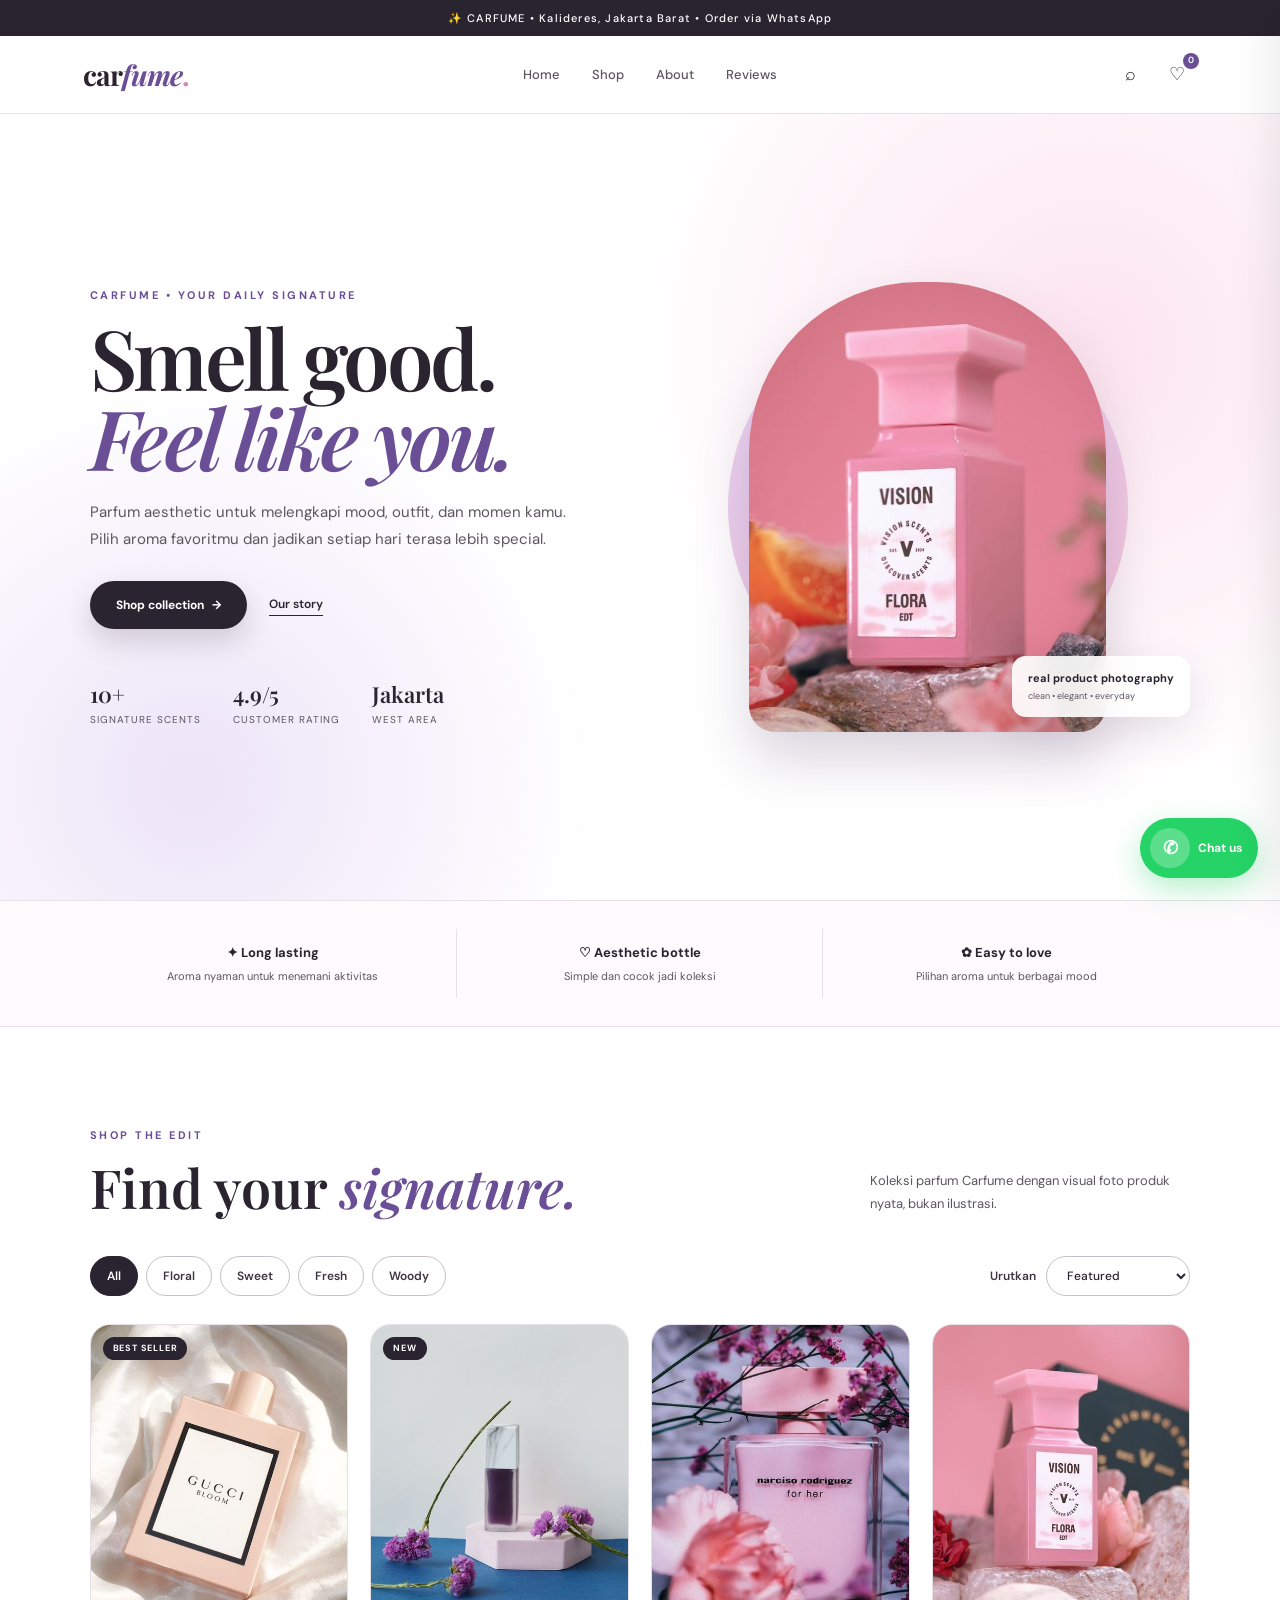
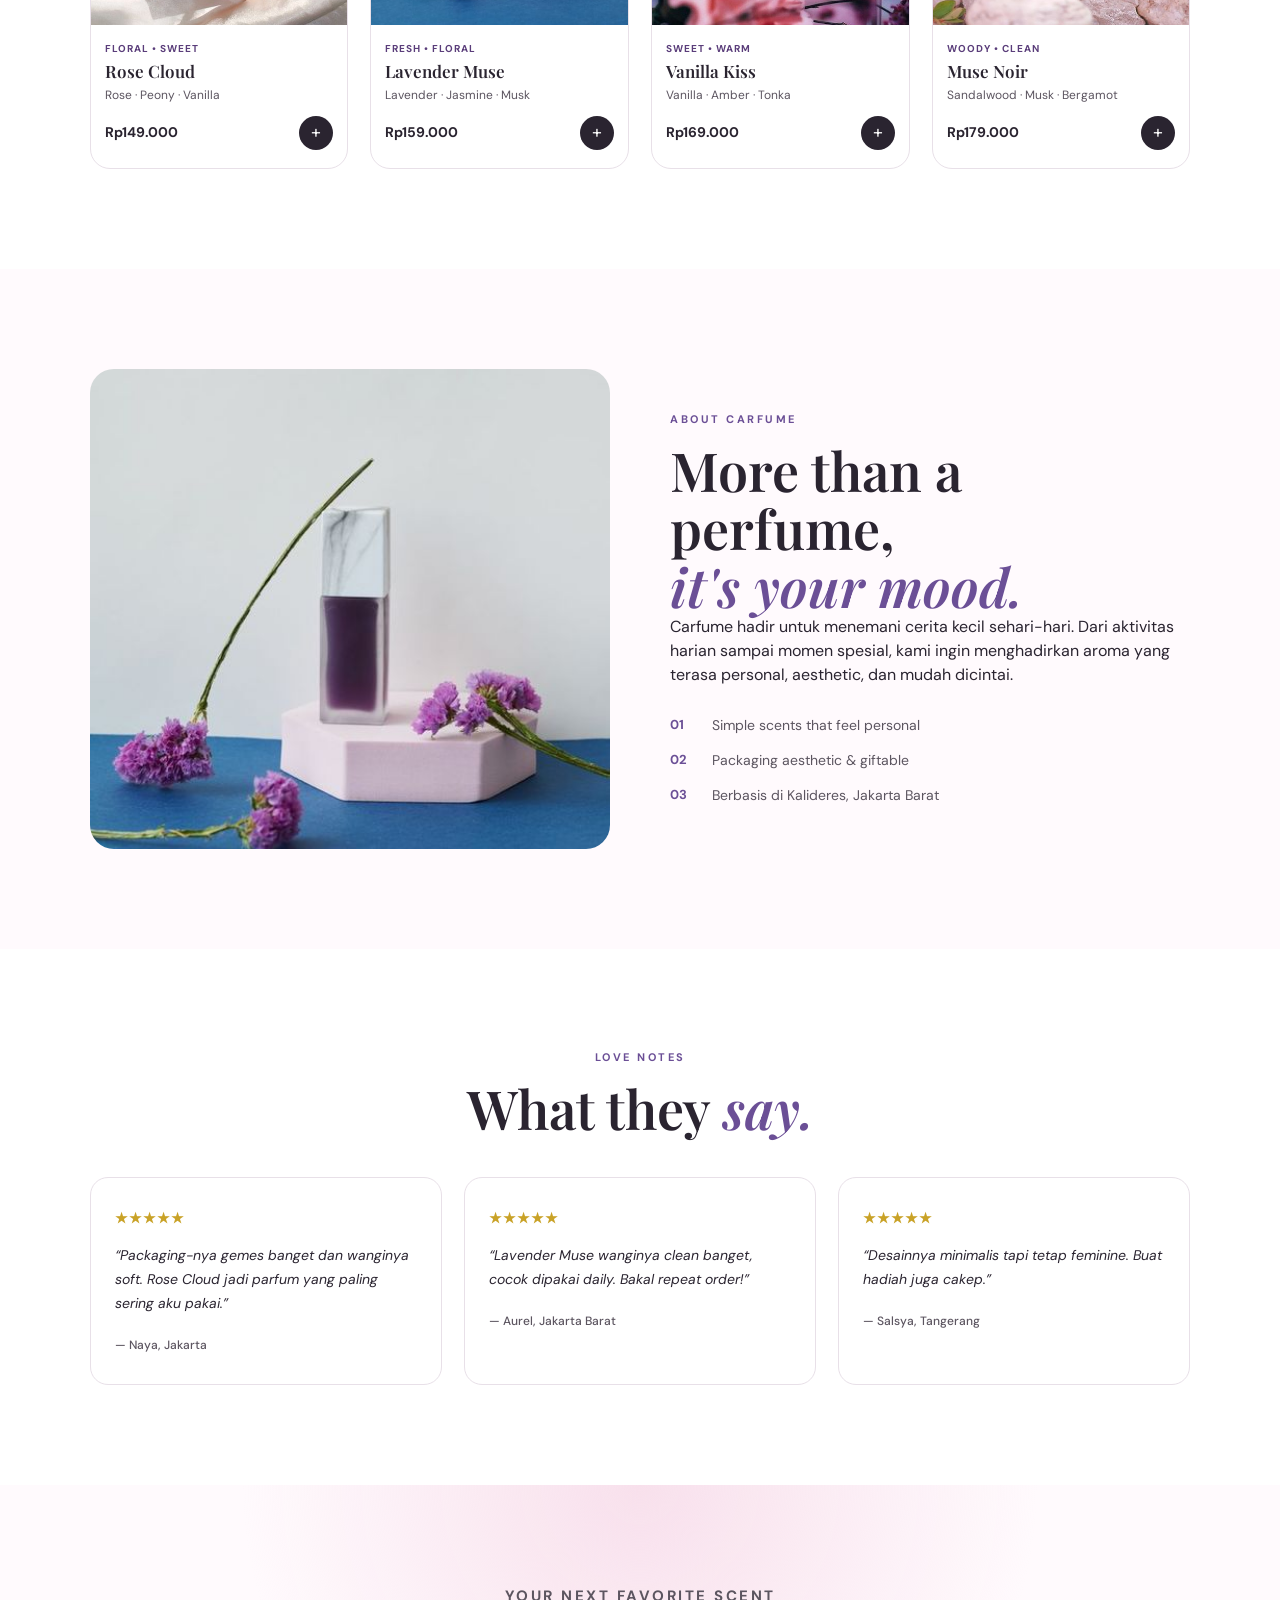
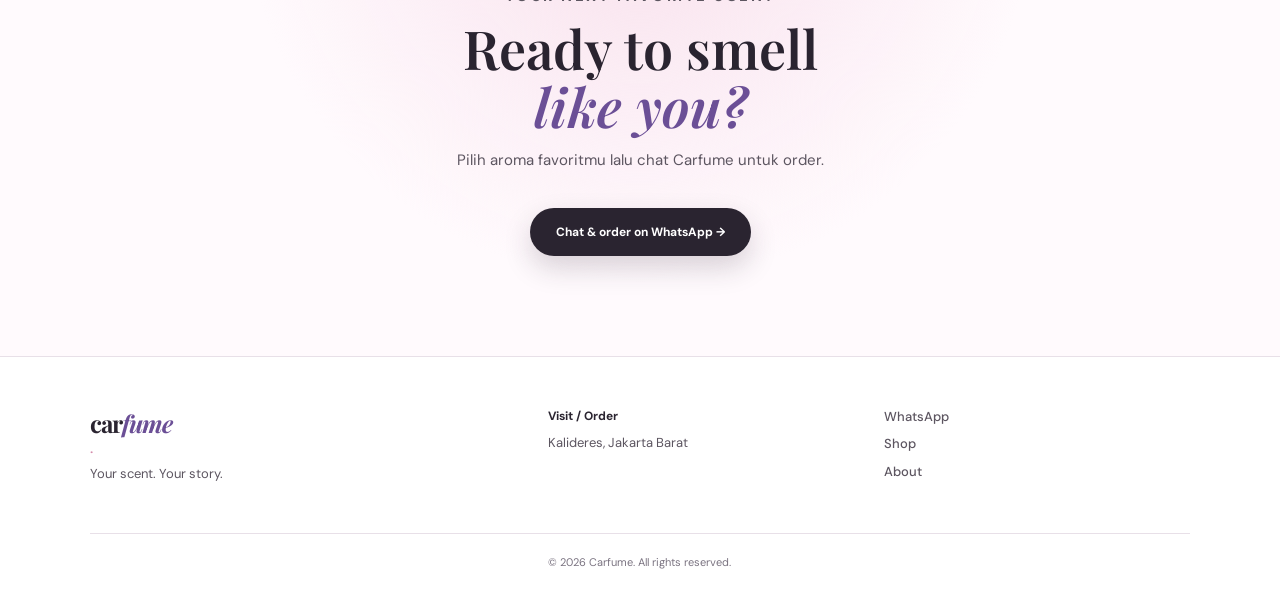
==== commit e99b679c: "Add files via upload" ====
--- a/carissaparfume-seo/index.html
+++ b/carissaparfume-seo/index.html
@@ -3,27 +3,25 @@
 <head>
   <meta charset="UTF-8">
   <meta name="viewport" content="width=device-width, initial-scale=1.0">
-  
+
   <!-- Primary Meta Tags -->
   <title>CARFUME — Parfum Aesthetic Signature Scent | Kalideres Jakarta</title>
   <meta name="title" content="CARFUME — Parfum Aesthetic Signature Scent | Kalideres Jakarta">
   <meta name="description" content="CARFUME — Parfum aesthetic dengan aroma signature yang melengkapi mood, outfit, dan momen kamu. Koleksi Rose Cloud, Lavender Muse, Vanilla Kiss & Muse Noir. Order via WhatsApp. Berbasis Kalideres, Jakarta Barat.">
-  <meta name="keywords" content="parfum, carfume, parfum aesthetic, parfum jakarta, parfum kalideres, rose cloud, lavender muse, vanilla kiss, muse noir, parfum wanita, parfum murah, signature scent">
+  <meta name="keywords" content="parfum, carfume, parfum aesthetic, parfum jakarta, parfum kalideres, rose cloud, lavender muse, vanilla kiss, muse noir, parfum wanita, signature scent">
   <meta name="author" content="Carfume">
   <meta name="robots" content="index, follow">
   <meta name="language" content="Indonesian">
   <meta name="geo.region" content="ID-JK">
   <meta name="geo.placename" content="Kalideres, Jakarta Barat">
-  
-  <!-- Canonical -->
   <link rel="canonical" href="https://carfume.my.id/">
-  
+
   <!-- Favicon -->
   <link rel="icon" href="favicon.svg" type="image/svg+xml">
   <link rel="apple-touch-icon" href="favicon.svg">
-  <link rel="shortcut icon" href="favicon.svg">
-  
-  <!-- Open Graph / Facebook -->
+  <link rel="manifest" href="site.webmanifest">
+
+  <!-- Open Graph -->
   <meta property="og:type" content="website">
   <meta property="og:url" content="https://carfume.my.id/">
   <meta property="og:title" content="CARFUME — Parfum Aesthetic Signature Scent">
@@ -34,26 +32,27 @@
   <meta property="og:image:alt" content="CARFUME — Your Signature Scent">
   <meta property="og:site_name" content="CARFUME">
   <meta property="og:locale" content="id_ID">
-  
+
   <!-- Twitter -->
   <meta name="twitter:card" content="summary_large_image">
   <meta name="twitter:url" content="https://carfume.my.id/">
   <meta name="twitter:title" content="CARFUME — Parfum Aesthetic Signature Scent">
-  <meta name="twitter:description" content="Parfum aesthetic dengan aroma signature yang melengkapi mood, outfit, dan momen kamu. Order via WhatsApp.">
+  <meta name="twitter:description" content="Parfum aesthetic dengan aroma signature. Order via WhatsApp.">
   <meta name="twitter:image" content="https://carfume.my.id/og-image.jpg">
-  
-  <!-- Theme Color -->
-  <meta name="theme-color" content="#eadcff">
-  <meta name="msapplication-TileColor" content="#eadcff">
-  
-  <!-- Fonts -->
+
+  <meta name="theme-color" content="#6b4f96">
+  <meta name="msapplication-TileColor" content="#6b4f96">
+
+  <!-- Preconnect + preload fonts (non-blocking) -->
   <link rel="preconnect" href="https://fonts.googleapis.com">
   <link rel="preconnect" href="https://fonts.gstatic.com" crossorigin>
-  <link href="https://fonts.googleapis.com/css2?family=DM+Sans:wght@400;500;600;700&family=Playfair+Display:wght@500;600;700&display=swap" rel="stylesheet">
+  <link rel="preload" as="style" href="https://fonts.googleapis.com/css2?family=DM+Sans:wght@400;500;600;700&family=Playfair+Display:wght@500;600;700&display=swap">
+  <link href="https://fonts.googleapis.com/css2?family=DM+Sans:wght@400;500;600;700&family=Playfair+Display:wght@500;600;700&display=swap" rel="stylesheet" media="print" onload="this.media='all'">
+  <noscript><link href="https://fonts.googleapis.com/css2?family=DM+Sans:wght@400;500;600;700&family=Playfair+Display:wght@500;600;700&display=swap" rel="stylesheet"></noscript>
+
   <link rel="stylesheet" href="style.css">
-  <link rel="manifest" href="site.webmanifest">
-  
-  <!-- Structured Data / JSON-LD -->
+
+  <!-- Structured Data -->
   <script type="application/ld+json">
   {
     "@context": "https://schema.org",
@@ -70,55 +69,39 @@
       "addressRegion": "Jakarta Barat",
       "addressCountry": "ID"
     },
-    "priceRange": "Rp149.000 - Rp179.000",
-    "sameAs": []
-  }
-  </script>
-  <script type="application/ld+json">
-  {
-    "@context": "https://schema.org",
-    "@type": "Product",
-    "name": "Rose Cloud",
-    "description": "Parfum floral sweet dengan notes Rose · Peony · Vanilla",
-    "brand": {
-      "@type": "Brand",
-      "name": "CARFUME"
-    },
-    "offers": {
-      "@type": "Offer",
-      "priceCurrency": "IDR",
-      "price": "149000",
-      "availability": "https://schema.org/InStock"
-    }
+    "priceRange": "Rp149.000 - Rp179.000"
   }
   </script>
 </head>
 <body>
-  <div class="announcement">✨ CARFUME • Kalideres, Jakarta Barat • Order via WhatsApp</div>
+  <div class="announcement" role="banner">✨ CARFUME • Kalideres, Jakarta Barat • Order via WhatsApp</div>
 
   <header class="header">
     <a class="logo" href="#home">car<span>fume</span><b>.</b></a>
-    <nav>
+    <nav aria-label="Navigasi utama">
       <a href="#home">Home</a>
       <a href="#shop">Shop</a>
       <a href="#about">About</a>
       <a href="#reviews">Reviews</a>
     </nav>
     <div class="actions">
-      <button id="searchBtn" aria-label="Cari">⌕</button>
-      <button id="cartBtn" aria-label="Keranjang">♡<i id="cartCount">0</i></button>
-      <button id="menuBtn" class="menu-btn" aria-label="Menu">☰</button>
+      <button id="searchBtn" type="button" aria-label="Cari parfum">⌕</button>
+      <button id="cartBtn" type="button" aria-label="Keranjang belanja">♡<i id="cartCount">0</i></button>
+      <button id="menuBtn" class="menu-btn" type="button" aria-label="Menu navigasi">☰</button>
     </div>
   </header>
 
   <div class="searchbar" id="searchbar">
     <label for="searchInput" class="sr-only">Cari parfum</label>
     <input id="searchInput" type="search" placeholder="Cari parfum..." aria-label="Cari parfum">
-    <button id="clearSearch" aria-label="Hapus pencarian">×</button>
+    <button id="clearSearch" type="button" aria-label="Hapus pencarian">×</button>
   </div>
 
-  <nav class="mobile-nav" id="mobileNav">
-    <a href="#home">Home</a><a href="#shop">Shop</a><a href="#about">About</a><a href="#reviews">Reviews</a>
+  <nav class="mobile-nav" id="mobileNav" aria-label="Menu mobile">
+    <a href="#home">Home</a>
+    <a href="#shop">Shop</a>
+    <a href="#about">About</a>
+    <a href="#reviews">Reviews</a>
   </nav>
 
   <main>
@@ -139,15 +122,18 @@
       </div>
 
       <div class="hero-photo">
-        <div class="photo-backdrop"></div>
-        <img src="https://images.pexels.com/photos/36833967/pexels-photo-36833967.jpeg?auto=compress&cs=tinysrgb&w=1200"
-             alt="Botol parfum asli dengan latar putih"
-             loading="eager">
+        <div class="photo-backdrop" aria-hidden="true"></div>
+        <img src="images/hero.jpg"
+             alt="Botol parfum Carfume aesthetic dengan latar lembut"
+             width="700" height="1050"
+             fetchpriority="high"
+             loading="eager"
+             decoding="async">
         <div class="photo-label"><b>real product photography</b><small>clean • elegant • everyday</small></div>
       </div>
     </section>
 
-    <section class="benefits">
+    <section class="benefits" aria-label="Keunggulan">
       <div><b>✦ Long lasting</b><small>Aroma nyaman untuk menemani aktivitas</small></div>
       <div><b>♡ Aesthetic bottle</b><small>Simple dan cocok jadi koleksi</small></div>
       <div><b>✿ Easy to love</b><small>Pilihan aroma untuk berbagai mood</small></div>
@@ -155,7 +141,10 @@
 
     <section class="section" id="shop">
       <div class="heading">
-        <div><p class="eyebrow">SHOP THE EDIT</p><h2>Find your <em>signature.</em></h2></div>
+        <div>
+          <p class="eyebrow">SHOP THE EDIT</p>
+          <h2>Find your <em>signature.</em></h2>
+        </div>
         <p>Koleksi parfum Carfume dengan visual foto produk nyata, bukan ilustrasi.</p>
       </div>
 
@@ -169,7 +158,7 @@
         </div>
         <div class="sort-wrap">
           <label for="sort">Urutkan</label>
-          <select id="sort" name="sort" aria-label="Urutkan produk">
+          <select id="sort" name="sort">
             <option value="featured">Featured</option>
             <option value="low">Harga terendah</option>
             <option value="high">Harga tertinggi</option>
@@ -180,55 +169,76 @@
       <div class="products" id="products">
         <article class="product" data-category="floral sweet" data-price="149000" data-name="rose cloud">
           <div class="product-photo">
-            <img src="https://images.pexels.com/photos/19251919/pexels-photo-19251919.jpeg?auto=compress&cs=tinysrgb&w=1200" alt="Foto asli botol parfum pink Rose Cloud" loading="lazy">
+            <img src="images/rose-cloud.jpg" alt="Botol parfum Rose Cloud — floral sweet" width="500" height="750" loading="lazy" decoding="async">
             <span>BEST SELLER</span>
             <button class="quick" data-name="Rose Cloud" type="button" aria-label="Lihat detail Rose Cloud">Quick view</button>
           </div>
-          <div class="info"><p>FLORAL • SWEET</p><h3>Rose Cloud</h3><small>Rose · Peony · Vanilla</small>
-            <div><strong>Rp149.000</strong><button class="add" data-name="Rose Cloud" data-price="149000" aria-label="Tambah Rose Cloud ke keranjang">+</button></div>
+          <div class="info">
+            <p>FLORAL • SWEET</p>
+            <h3>Rose Cloud</h3>
+            <small>Rose · Peony · Vanilla</small>
+            <div>
+              <strong>Rp149.000</strong>
+              <button class="add" data-name="Rose Cloud" data-price="149000" type="button" aria-label="Tambah Rose Cloud ke keranjang">+</button>
+            </div>
           </div>
         </article>
 
         <article class="product" data-category="floral fresh" data-price="159000" data-name="lavender muse">
           <div class="product-photo">
-            <img src="https://images.pexels.com/photos/8166624/pexels-photo-8166624.jpeg?auto=compress&cs=tinysrgb&w=1200" alt="Foto asli botol parfum pink Lavender Muse" loading="lazy">
+            <img src="images/lavender-muse.jpg" alt="Botol parfum Lavender Muse — fresh floral" width="500" height="625" loading="lazy" decoding="async">
             <span>NEW</span>
             <button class="quick" data-name="Lavender Muse" type="button" aria-label="Lihat detail Lavender Muse">Quick view</button>
           </div>
-          <div class="info"><p>FRESH • FLORAL</p><h3>Lavender Muse</h3><small>Lavender · Jasmine · Musk</small>
-            <div><strong>Rp159.000</strong><button class="add" data-name="Lavender Muse" data-price="159000" aria-label="Tambah Lavender Muse ke keranjang">+</button></div>
+          <div class="info">
+            <p>FRESH • FLORAL</p>
+            <h3>Lavender Muse</h3>
+            <small>Lavender · Jasmine · Musk</small>
+            <div>
+              <strong>Rp159.000</strong>
+              <button class="add" data-name="Lavender Muse" data-price="159000" type="button" aria-label="Tambah Lavender Muse ke keranjang">+</button>
+            </div>
           </div>
         </article>
 
         <article class="product" data-category="sweet" data-price="169000" data-name="vanilla kiss">
           <div class="product-photo">
-            <img src="https://images.pexels.com/photos/17941998/pexels-photo-17941998.jpeg?auto=compress&cs=tinysrgb&w=1200" alt="Foto asli botol parfum pink Vanilla Kiss" loading="lazy">
+            <img src="images/vanilla-kiss.jpg" alt="Botol parfum Vanilla Kiss — sweet warm" width="480" height="854" loading="lazy" decoding="async">
             <button class="quick" data-name="Vanilla Kiss" type="button" aria-label="Lihat detail Vanilla Kiss">Quick view</button>
           </div>
-          <div class="info"><p>SWEET • WARM</p><h3>Vanilla Kiss</h3><small>Vanilla · Amber · Tonka</small>
-            <div><strong>Rp169.000</strong><button class="add" data-name="Vanilla Kiss" data-price="169000" aria-label="Tambah Vanilla Kiss ke keranjang">+</button></div>
+          <div class="info">
+            <p>SWEET • WARM</p>
+            <h3>Vanilla Kiss</h3>
+            <small>Vanilla · Amber · Tonka</small>
+            <div>
+              <strong>Rp169.000</strong>
+              <button class="add" data-name="Vanilla Kiss" data-price="169000" type="button" aria-label="Tambah Vanilla Kiss ke keranjang">+</button>
+            </div>
           </div>
         </article>
 
         <article class="product" data-category="fresh woody" data-price="179000" data-name="muse noir">
           <div class="product-photo">
-            <img src="https://images.pexels.com/photos/36833975/pexels-photo-36833975.jpeg?auto=compress&cs=tinysrgb&w=1200" alt="Foto asli botol parfum dengan aksen pink Muse Noir" loading="lazy">
+            <img src="images/muse-noir.jpg" alt="Botol parfum Muse Noir — woody clean" width="500" height="750" loading="lazy" decoding="async">
             <button class="quick" data-name="Muse Noir" type="button" aria-label="Lihat detail Muse Noir">Quick view</button>
           </div>
-          <div class="info"><p>WOODY • CLEAN</p><h3>Muse Noir</h3><small>Sandalwood · Musk · Bergamot</small>
-            <div><strong>Rp179.000</strong><button class="add" data-name="Muse Noir" data-price="179000" aria-label="Tambah Muse Noir ke keranjang">+</button></div>
+          <div class="info">
+            <p>WOODY • CLEAN</p>
+            <h3>Muse Noir</h3>
+            <small>Sandalwood · Musk · Bergamot</small>
+            <div>
+              <strong>Rp179.000</strong>
+              <button class="add" data-name="Muse Noir" data-price="179000" type="button" aria-label="Tambah Muse Noir ke keranjang">+</button>
+            </div>
           </div>
         </article>
       </div>
       <p id="noResult" class="no-result">Parfum yang kamu cari belum ditemukan ♡</p>
-      <p class="photo-credit">Visual produk: real product photography dengan nuansa soft pastel. Untuk katalog jualan, ganti dengan foto parfum Carfume milikmu sendiri jika sudah tersedia.</p>
     </section>
 
     <section class="story" id="about">
       <div class="story-photo">
-        <img src="https://images.pexels.com/photos/8166624/pexels-photo-8166624.jpeg?auto=compress&cs=tinysrgb&w=1200"
-             alt="Foto nyata parfum pink aesthetic"
-             loading="lazy">
+        <img src="images/story.jpg" alt="Koleksi parfum Carfume aesthetic" width="500" height="625" loading="lazy" decoding="async">
       </div>
       <div class="story-copy">
         <p class="eyebrow">ABOUT CARFUME</p>
@@ -236,18 +246,35 @@
         <p>Carfume hadir untuk menemani cerita kecil sehari-hari. Dari aktivitas harian sampai momen spesial, kami ingin menghadirkan aroma yang terasa personal, aesthetic, dan mudah dicintai.</p>
         <div class="points">
           <div><b>01</b><span>Simple scents that feel personal</span></div>
-          <div><b>02</b><span>Packaging aesthetic & giftable</span></div>
+          <div><b>02</b><span>Packaging aesthetic &amp; giftable</span></div>
           <div><b>03</b><span>Berbasis di Kalideres, Jakarta Barat</span></div>
         </div>
       </div>
     </section>
 
     <section class="section reviews" id="reviews">
-      <div class="heading centered"><p class="eyebrow">LOVE NOTES</p><h2>What they <em>say.</em></h2></div>
+      <div class="heading centered">
+        <div>
+          <p class="eyebrow">LOVE NOTES</p>
+          <h2>What they <em>say.</em></h2>
+        </div>
+      </div>
       <div class="review-grid">
-        <blockquote><b>★★★★★</b><p>“Packaging-nya gemes banget dan wanginya soft. Rose Cloud jadi parfum yang paling sering aku pakai.”</p><small>— Naya, Jakarta</small></blockquote>
-        <blockquote><b>★★★★★</b><p>“Lavender Muse wanginya clean banget, cocok dipakai daily. Bakal repeat order!”</p><small>— Aurel, Jakarta Barat</small></blockquote>
-        <blockquote><b>★★★★★</b><p>“Desainnya minimalis tapi tetap feminine. Buat hadiah juga cakep.”</p><small>— Salsya, Tangerang</small></blockquote>
+        <blockquote>
+          <b>★★★★★</b>
+          <p>“Packaging-nya gemes banget dan wanginya soft. Rose Cloud jadi parfum yang paling sering aku pakai.”</p>
+          <small>— Naya, Jakarta</small>
+        </blockquote>
+        <blockquote>
+          <b>★★★★★</b>
+          <p>“Lavender Muse wanginya clean banget, cocok dipakai daily. Bakal repeat order!”</p>
+          <small>— Aurel, Jakarta Barat</small>
+        </blockquote>
+        <blockquote>
+          <b>★★★★★</b>
+          <p>“Desainnya minimalis tapi tetap feminine. Buat hadiah juga cakep.”</p>
+          <small>— Salsya, Tangerang</small>
+        </blockquote>
       </div>
     </section>
 
@@ -255,36 +282,61 @@
       <p class="eyebrow">YOUR NEXT FAVORITE SCENT</p>
       <h2>Ready to smell<br><em>like you?</em></h2>
       <p>Pilih aroma favoritmu lalu chat Carfume untuk order.</p>
-      <a class="btn dark" href="https://wa.me/6285150933867?text=halo%20kakak%20aku%20mau%20pesen%20dong....." target="_blank" rel="noopener">Chat & order on WhatsApp →</a>
+      <a class="btn dark" href="https://wa.me/6285150933867?text=halo%20kakak%20aku%20mau%20pesen%20dong....." target="_blank" rel="noopener">Chat &amp; order on WhatsApp →</a>
     </section>
   </main>
 
   <footer>
-    <div><a class="logo" href="#home">car<span>fume</span><b>.</b></a><p>Your scent. Your story.</p></div>
-    <div><b>Visit / Order</b><p>Kalideres, Jakarta Barat</p></div>
-    <div class="links"><a href="https://wa.me/6285150933867" target="_blank" rel="noopener">WhatsApp</a><a href="#shop">Shop</a><a href="#about">About</a></div>
+    <div>
+      <a class="logo" href="#home">car<span>fume</span><b>.</b></a>
+      <p>Your scent. Your story.</p>
+    </div>
+    <div>
+      <b>Visit / Order</b>
+      <p>Kalideres, Jakarta Barat</p>
+    </div>
+    <div class="links">
+      <a href="https://wa.me/6285150933867" target="_blank" rel="noopener">WhatsApp</a>
+      <a href="#shop">Shop</a>
+      <a href="#about">About</a>
+    </div>
     <small>© 2026 Carfume. All rights reserved.</small>
   </footer>
 
-  <aside class="cart" id="cart">
-    <div class="cart-head"><div><p class="eyebrow">YOUR BAG</p><h3>My favorites</h3></div><button id="closeCart" aria-label="Tutup keranjang">×</button></div>
+  <aside class="cart" id="cart" aria-label="Keranjang belanja">
+    <div class="cart-head">
+      <div>
+        <p class="eyebrow">YOUR BAG</p>
+        <h3>My favorites</h3>
+      </div>
+      <button id="closeCart" type="button" aria-label="Tutup keranjang">×</button>
+    </div>
     <div id="cartItems" class="cart-items"></div>
-    <div class="cart-foot"><div><span>Total</span><b id="total">Rp0</b></div><button id="checkout" class="btn dark full" type="button">Checkout via WhatsApp →</button></div>
+    <div class="cart-foot">
+      <div><span>Total</span><b id="total">Rp0</b></div>
+      <button id="checkout" class="btn dark full" type="button">Checkout via WhatsApp →</button>
+    </div>
   </aside>
   <div class="overlay" id="overlay"></div>
 
-  <div class="modal" id="modal">
+  <div class="modal" id="modal" role="dialog" aria-modal="true" aria-labelledby="modalName">
     <div class="modal-box">
-      <button id="closeModal" aria-label="Tutup detail produk">×</button>
-      <img id="modalImg" alt="">
-      <div><p class="eyebrow">CARFUME EDIT</p><h3 id="modalName"></h3><p id="modalNotes"></p><strong id="modalPrice"></strong><button id="modalAdd" class="btn dark full" type="button">Add to bag ♡</button></div>
+      <button id="closeModal" type="button" aria-label="Tutup detail produk">×</button>
+      <img id="modalImg" alt="" width="500" height="600">
+      <div>
+        <p class="eyebrow">CARFUME EDIT</p>
+        <h3 id="modalName"></h3>
+        <p id="modalNotes"></p>
+        <strong id="modalPrice"></strong>
+        <button id="modalAdd" class="btn dark full" type="button">Add to bag ♡</button>
+      </div>
     </div>
   </div>
 
-  <a class="wa" href="https://wa.me/6285150933867?text=halo%20kakak%20aku%20mau%20pesen%20dong....." target="_blank" rel="noopener" aria-label="Chat WhatsApp">
-    <span>✆</span><b>Chat us</b>
+  <a class="wa" href="https://wa.me/6285150933867?text=halo%20kakak%20aku%20mau%20pesen%20dong....." target="_blank" rel="noopener" aria-label="Chat WhatsApp Carfume">
+    <span aria-hidden="true">✆</span><b>Chat us</b>
   </a>
-  <div class="toast" id="toast"></div>
-  <script src="script.js"></script>
+  <div class="toast" id="toast" role="status" aria-live="polite"></div>
+  <script src="script.js" defer></script>
 </body>
 </html>
--- a/carissaparfume-seo/style.css
+++ b/carissaparfume-seo/style.css
@@ -16,6 +16,7 @@
 html{scroll-behavior:smooth}
 body{font-family:"DM Sans",sans-serif;color:var(--ink);background:#fff;overflow-x:hidden;line-height:1.5}
 a{text-decoration:none;color:inherit}
+img{max-width:100%;height:auto;display:block}
 button,input,select{font:inherit}
 button{cursor:pointer;border:0}
 
@@ -139,7 +140,7 @@
   box-shadow:0 14px 40px rgba(60,40,70,.12);
 }
 .photo-label b,.photo-label small{display:block}
-.photo-label b{font-size:11px;color:var(--ink)}
+.photo-label b{font-size:11px;font-weight:700;color:#2a2430}
 .photo-label small{font-size:9px;color:var(--muted);margin-top:3px}
 
 /* Benefits */
@@ -150,7 +151,7 @@
 .benefits>div{text-align:center;padding:14px 10px;border-right:1px solid var(--line)}
 .benefits>div:last-child{border:0}
 .benefits b,.benefits small{display:block}
-.benefits b{font-size:13px;color:var(--ink);font-weight:600}
+.benefits b{font-size:13px;color:#2a2430;font-weight:700}
 .benefits small{font-size:11px;color:var(--muted);margin-top:5px}
 
 /* Section */
@@ -164,8 +165,8 @@
 .toolbar{display:flex;justify-content:space-between;align-items:center;margin-bottom:28px;gap:16px;flex-wrap:wrap}
 .filters{display:flex;gap:8px;flex-wrap:wrap}
 .filter{
-  padding:10px 16px;border:1.5px solid var(--line);background:#fff;
-  border-radius:50px;font-size:12px;font-weight:500;color:var(--muted);
+  padding:10px 16px;border:1.5px solid #c8c0c8;background:#fff;
+  border-radius:50px;font-size:12px;font-weight:600;color:#3d3642;
   transition:all .2s;
 }
 .filter:hover{border-color:var(--lilac2);color:var(--lilac2)}
@@ -175,10 +176,10 @@
 
 /* Select with label */
 .sort-wrap{display:flex;align-items:center;gap:10px}
-.sort-wrap label{font-size:12px;font-weight:500;color:var(--muted);white-space:nowrap}
+.sort-wrap label{font-size:12px;font-weight:600;color:#3d3642;white-space:nowrap}
 select#sort{
-  border:1.5px solid var(--line);border-radius:50px;padding:10px 16px;
-  font-size:12px;color:var(--ink);outline:0;background:#fff;
+  border:1.5px solid #c8c0c8;border-radius:50px;padding:10px 16px;
+  font-size:12px;font-weight:500;color:#2a2430;outline:0;background:#fff;
   min-width:140px;cursor:pointer;
 }
 select#sort:focus{border-color:var(--lilac2)}
@@ -212,7 +213,7 @@
 }
 .product:hover .quick{opacity:1;transform:translateX(-50%) translateY(0)}
 .info{padding:16px 14px 18px}
-.info>p{font-size:10px;font-weight:600;letter-spacing:1px;color:var(--lilac2);margin-bottom:4px}
+.info>p{font-size:10px;font-weight:700;letter-spacing:1px;color:#5a3d7a;margin-bottom:4px}
 .info h3{font:600 17px "Playfair Display",serif;color:var(--ink);margin-bottom:4px}
 .info small{font-size:12px;color:var(--muted);display:block;margin-bottom:12px}
 .info>div{display:flex;justify-content:space-between;align-items:center}
@@ -223,6 +224,7 @@
 }
 .info .add:hover{background:var(--lilac2)}
 
+.hidden{display:none!important}
 .no-result{text-align:center;padding:40px;color:var(--muted);display:none}
 .photo-credit{font-size:11px;color:var(--muted-light);margin-top:28px;text-align:center}
 
